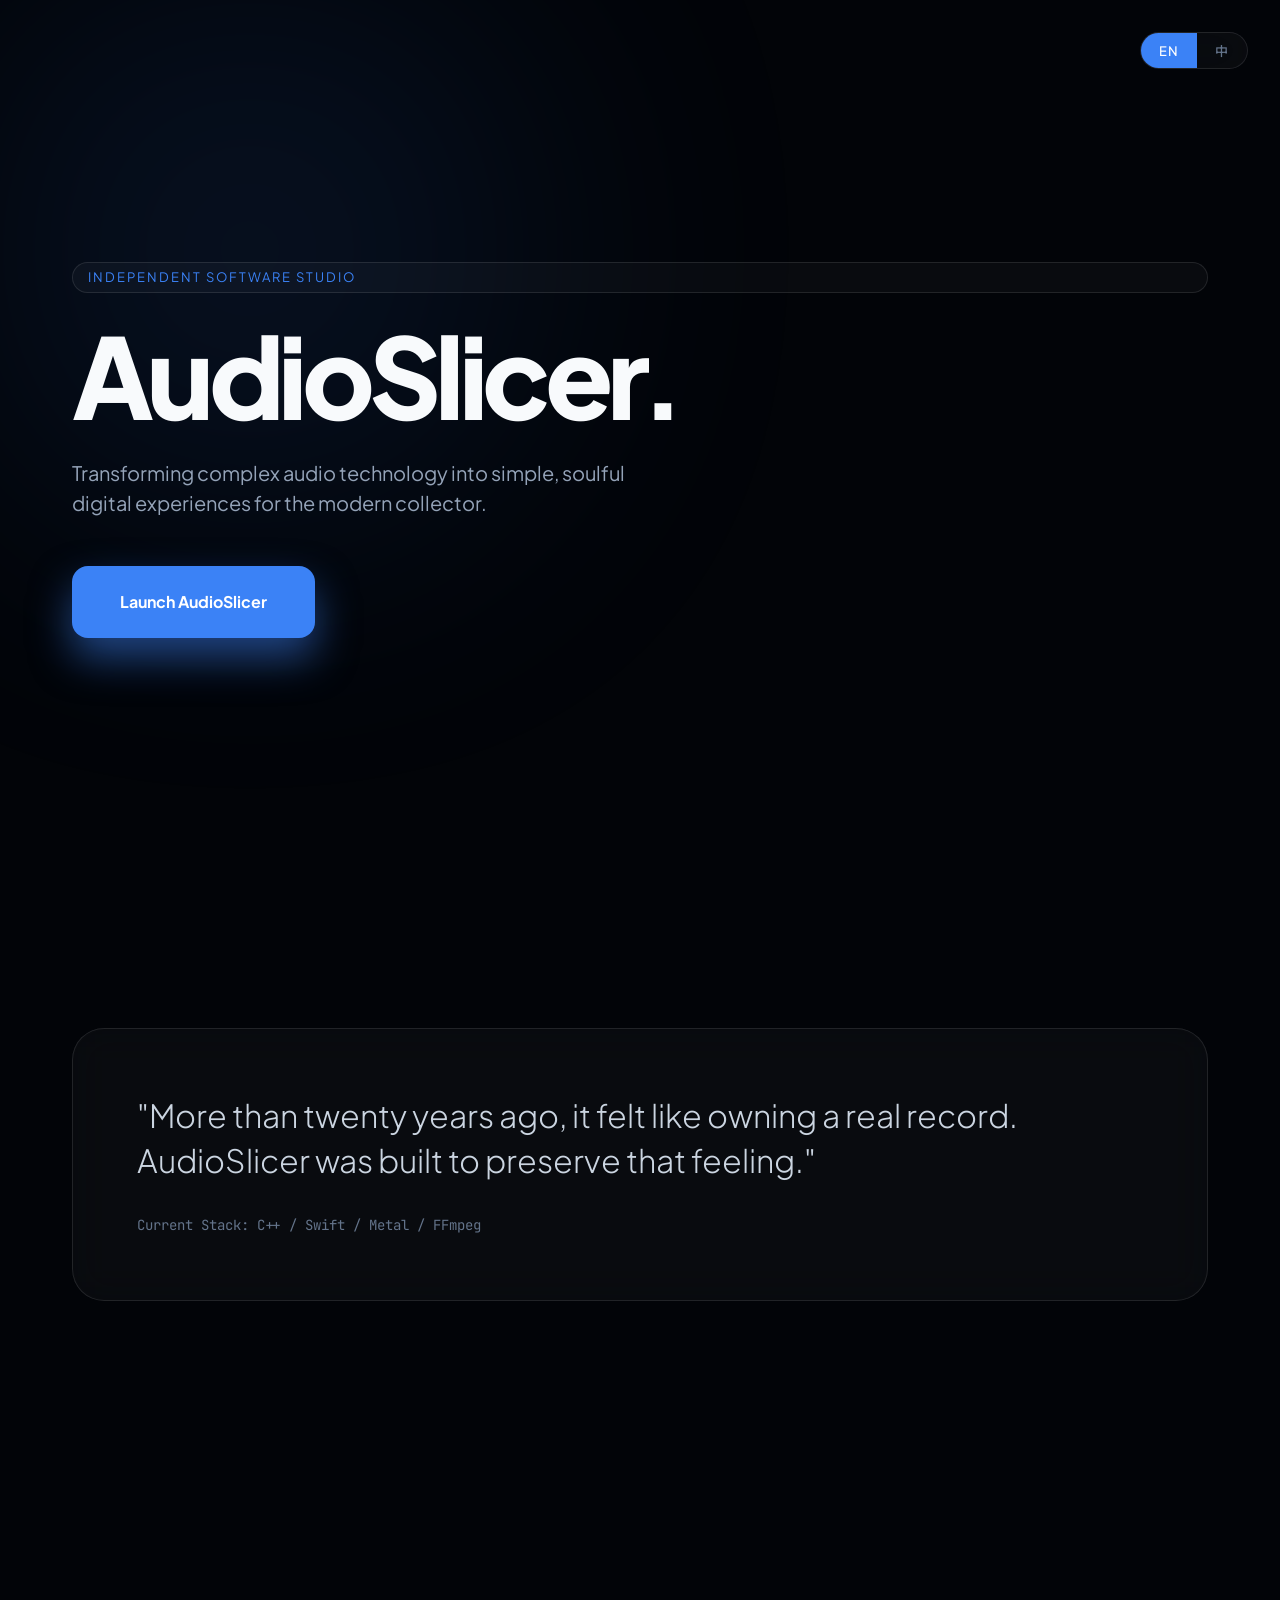
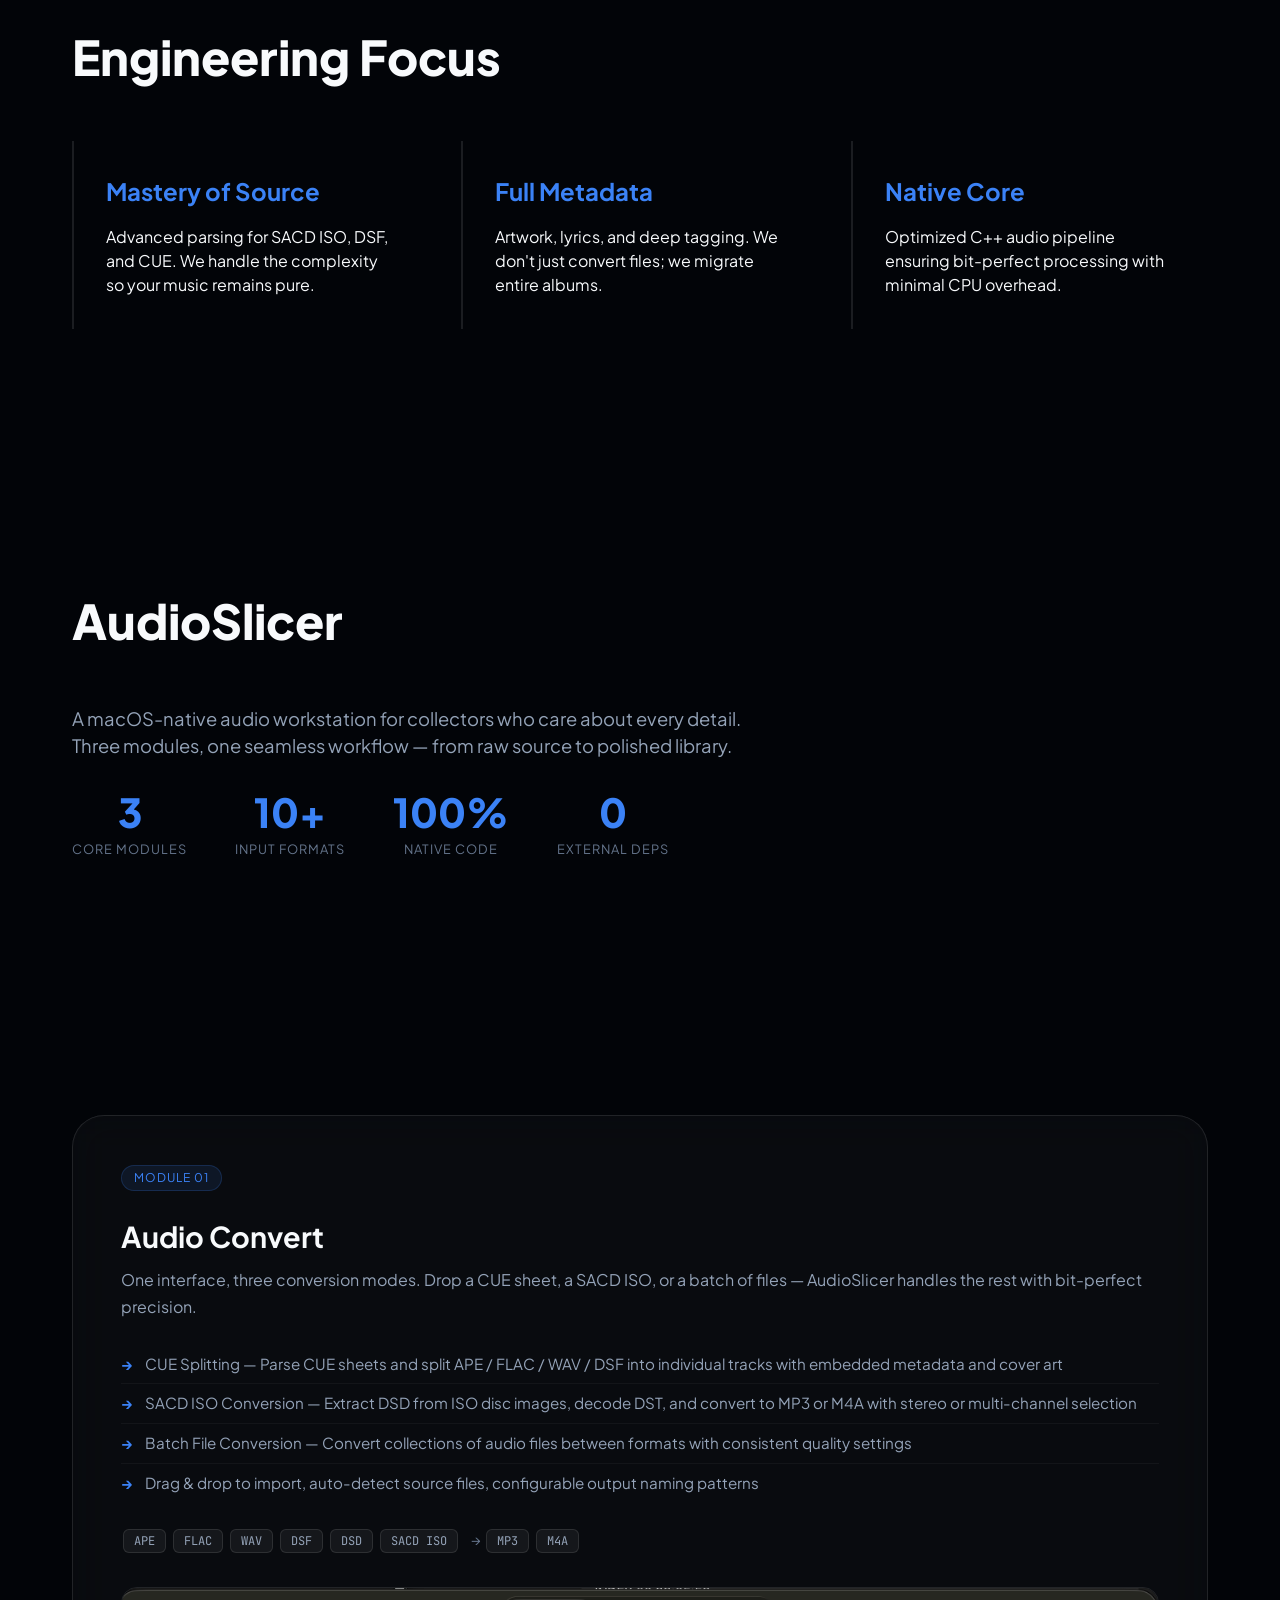
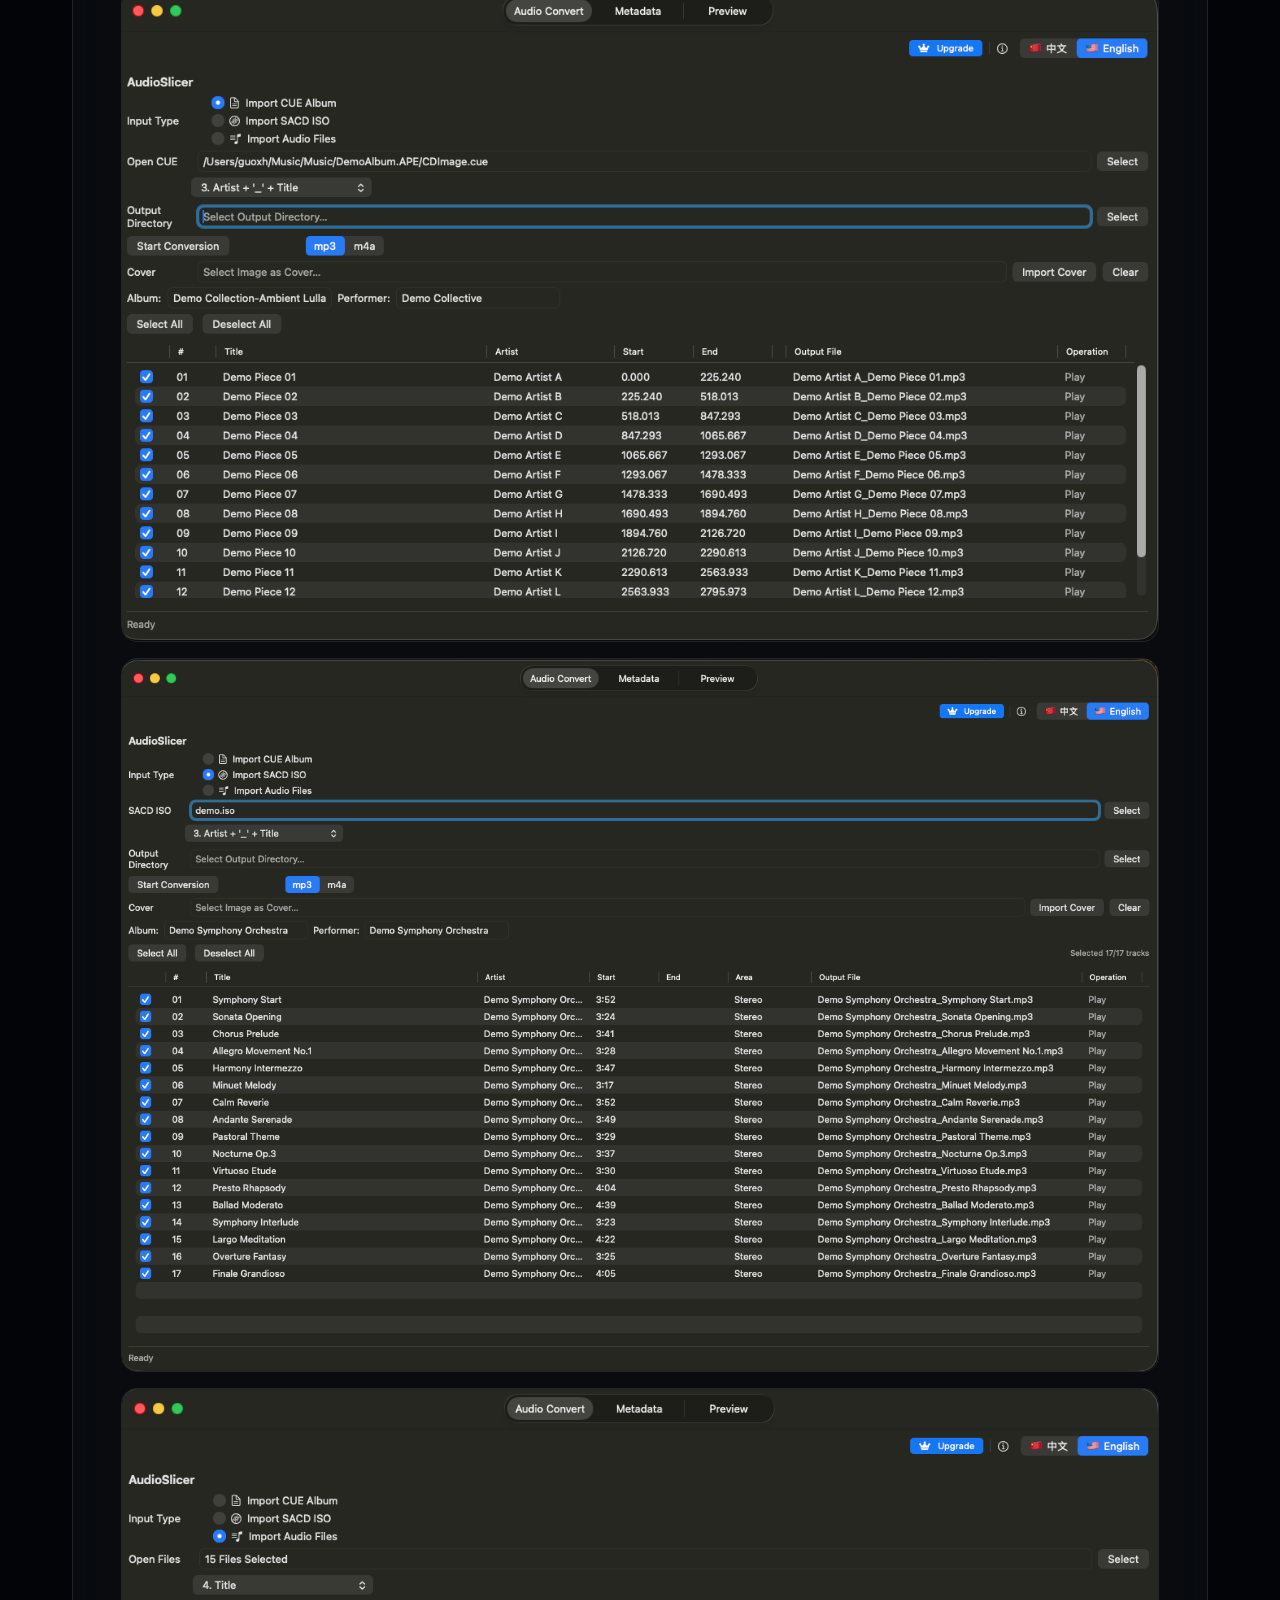
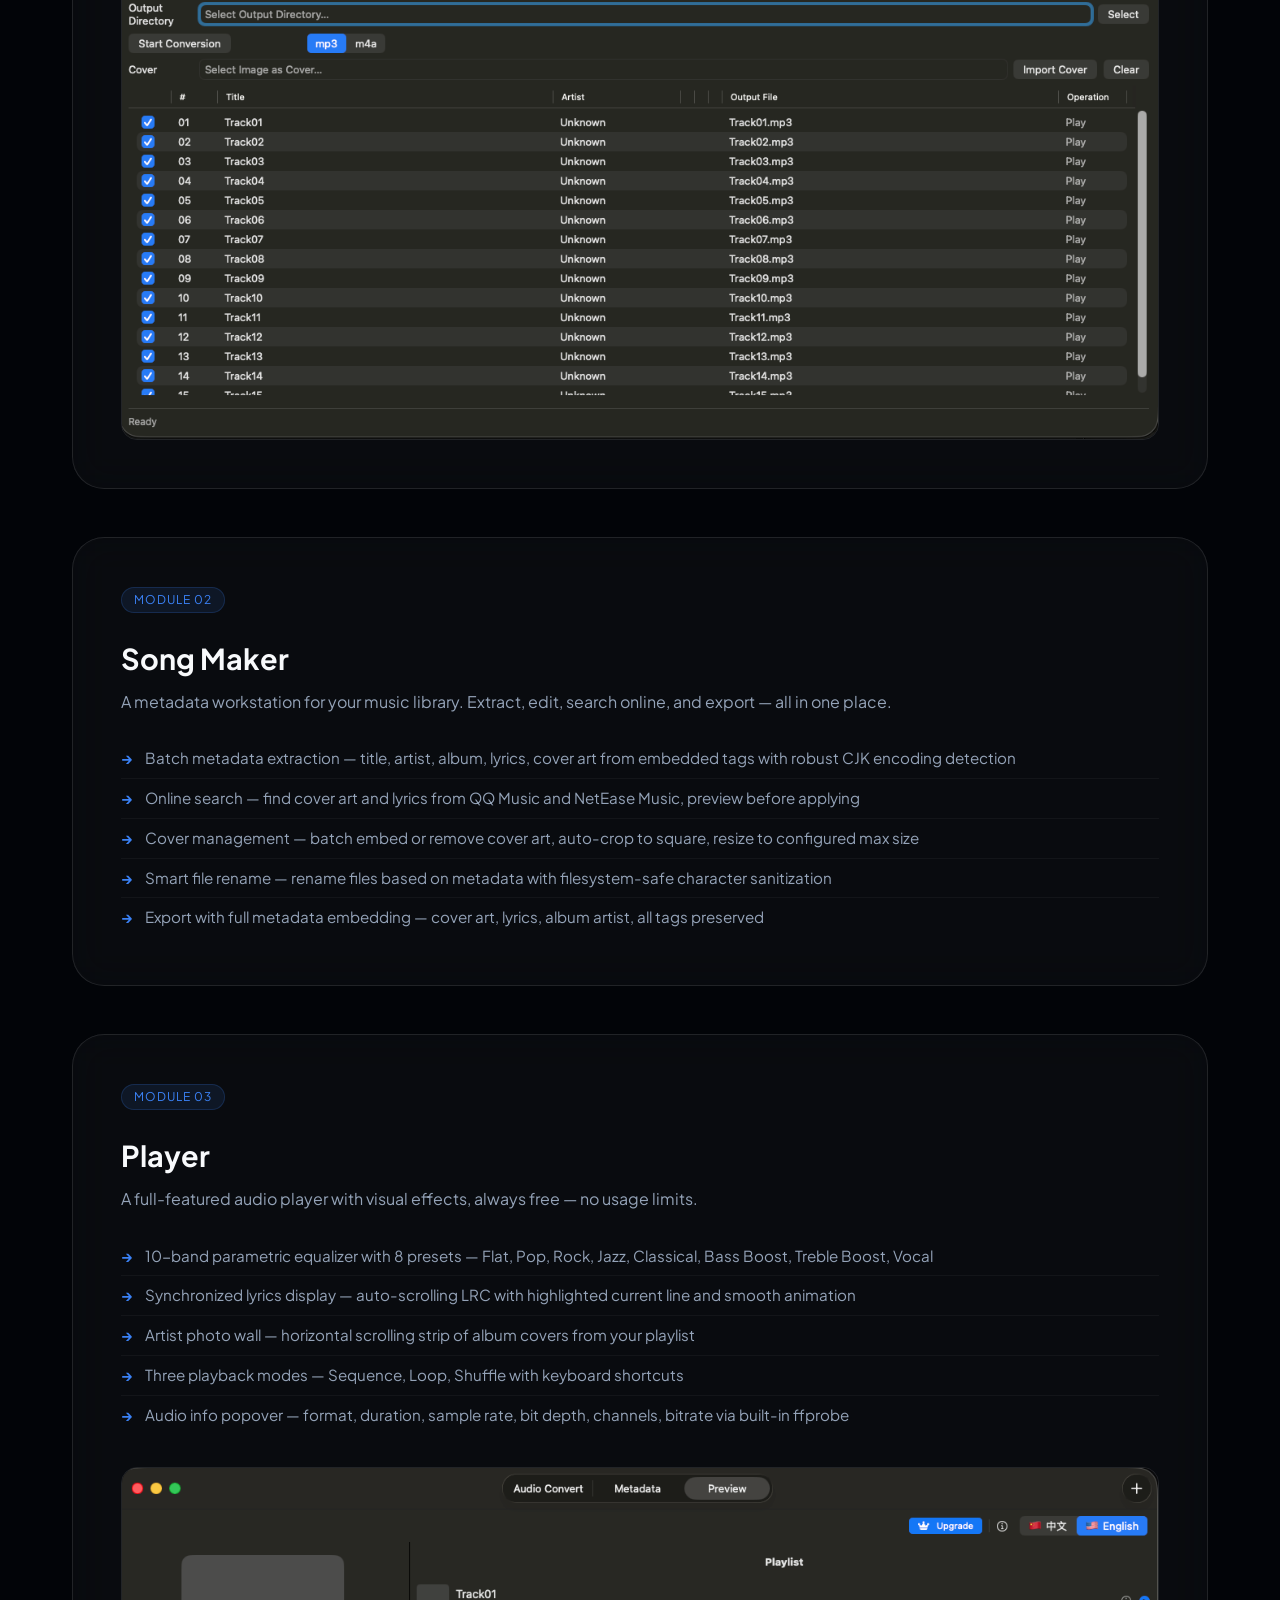
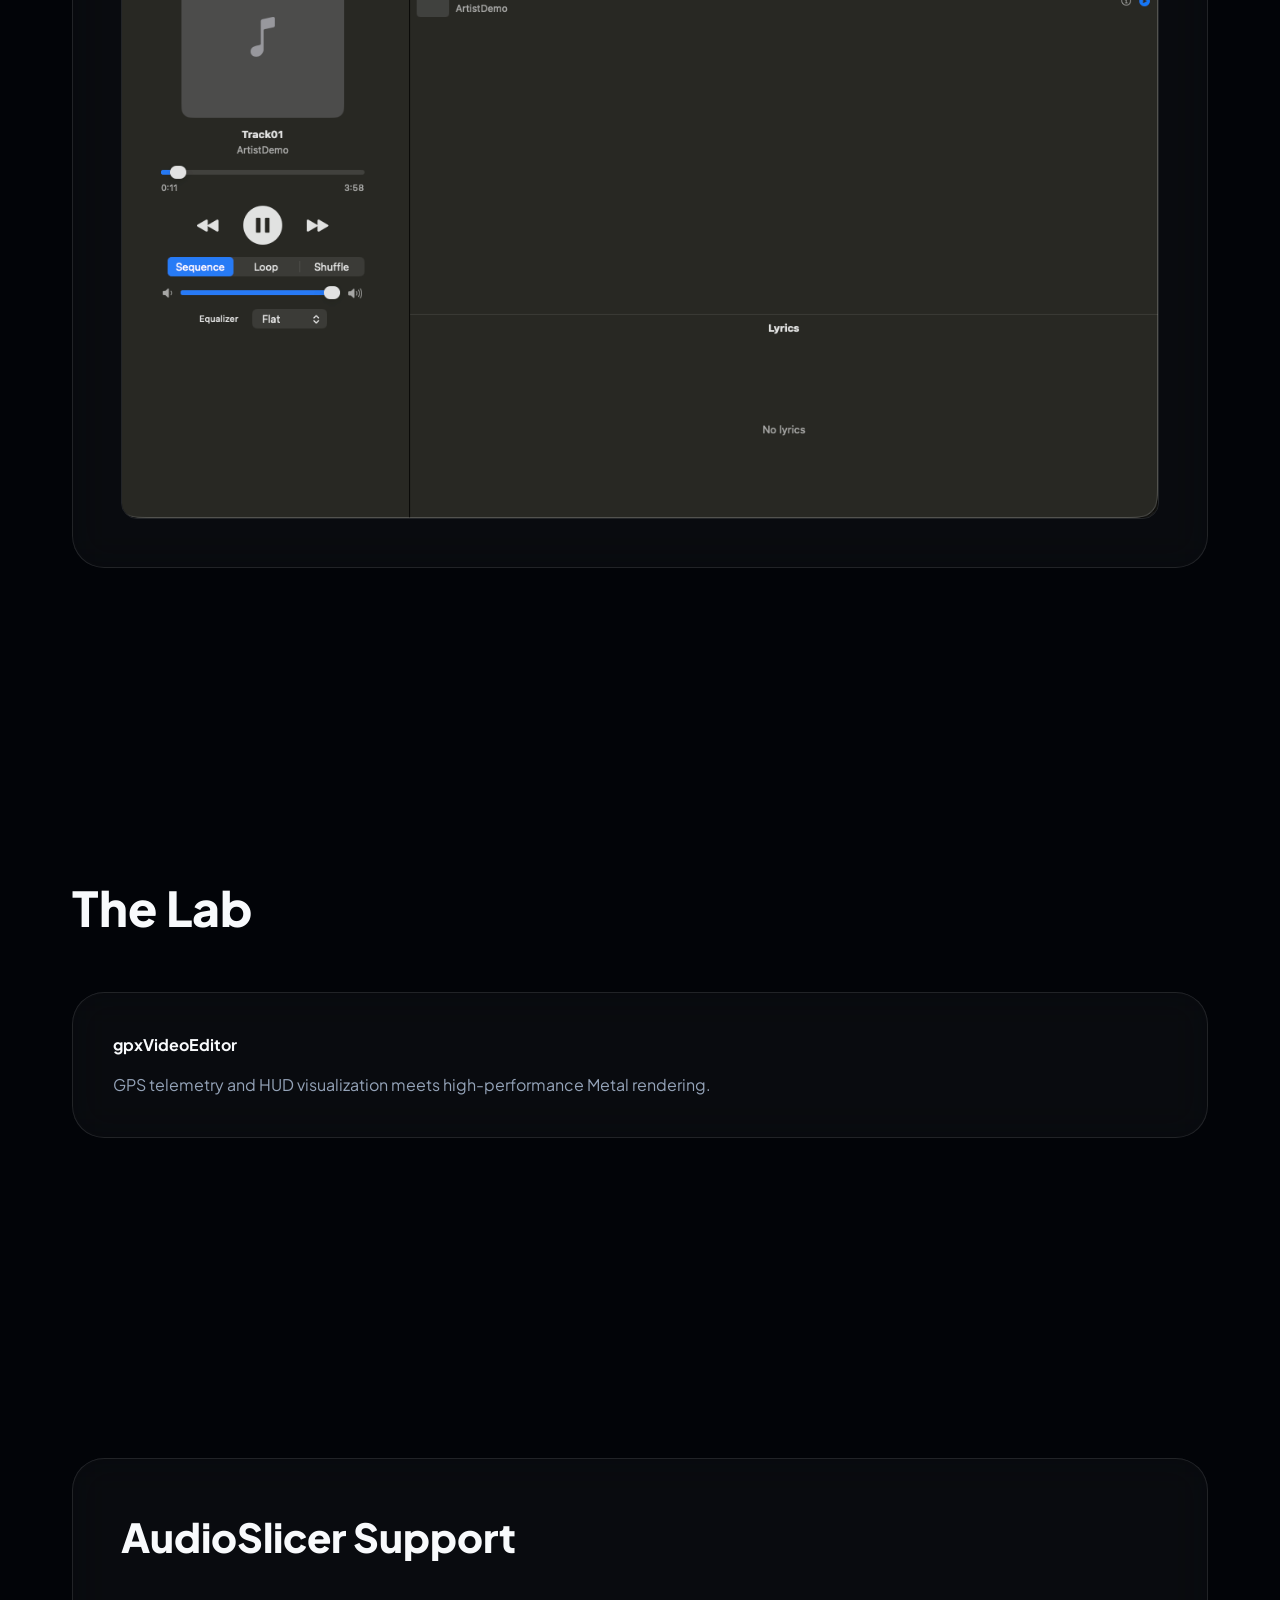
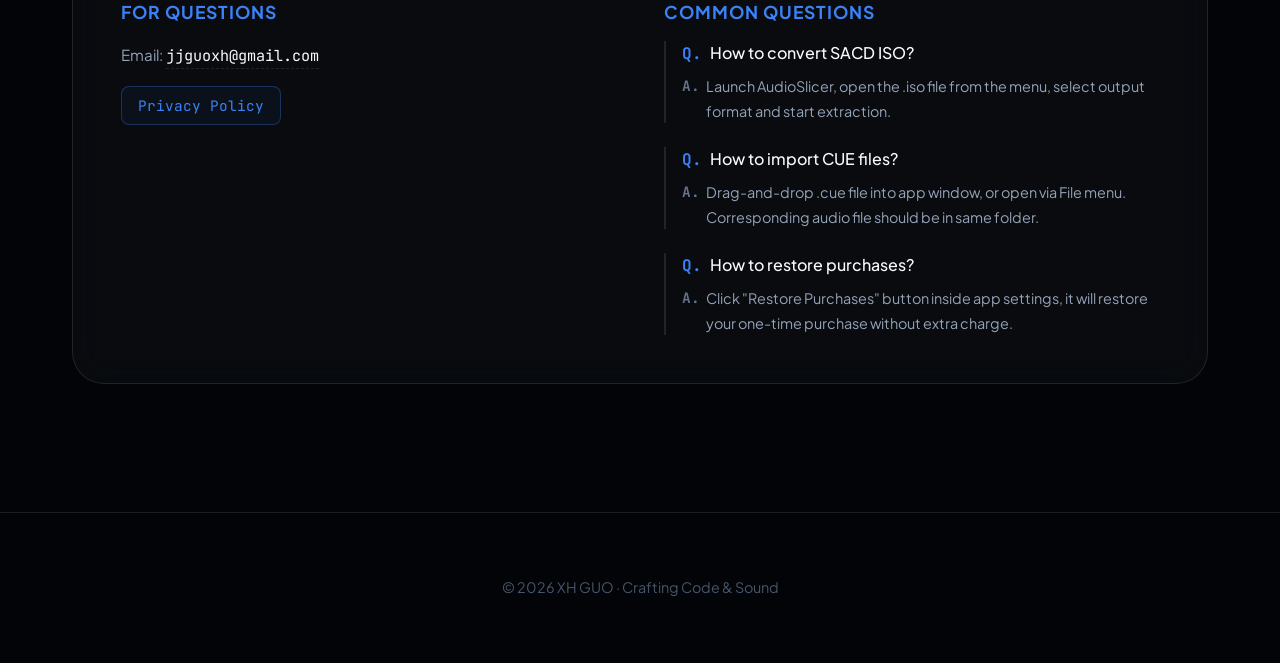
==== index.html @ b9dd560b "first commit" ====
<!DOCTYPE html>
<html lang="en">
<head>
    <meta charset="UTF-8">
    <meta name="viewport" content="width=device-width, initial-scale=1.0">
    <title>Audio Engineering</title>
    <link href="https://fonts.googleapis.com/css2?family=Plus+Jakarta+Sans:wght@300;500;800&family=JetBrains+Mono&family=Noto+Sans+SC:wght@300;500;800&display=swap" rel="stylesheet">
    <style>
        :root {
            --bg: #020408;
            --accent: #3b82f6;
            --accent-glow: rgba(59, 130, 246, 0.5);
            --text: #f8fafc;
            --glass: rgba(255, 255, 255, 0.03);
            --border: rgba(255, 255, 255, 0.1);
        }

        * { margin: 0; padding: 0; box-sizing: border-box; }
        body {
            background: var(--bg);
            color: var(--text);
            font-family: 'Plus Jakarta Sans', 'Noto Sans SC', sans-serif;
            overflow-x: hidden;
            line-height: 1.5;
        }

        /* Language Switcher */
        .lang-switch {
            position: fixed;
            top: 2rem;
            right: 2rem;
            z-index: 100;
            display: flex;
            gap: 0;
            background: var(--glass);
            backdrop-filter: blur(20px);
            border: 1px solid var(--border);
            border-radius: 100px;
            overflow: hidden;
        }
        .lang-btn {
            padding: 8px 18px;
            background: transparent;
            color: #64748b;
            border: none;
            cursor: pointer;
            font-family: 'Plus Jakarta Sans', 'Noto Sans SC', sans-serif;
            font-size: 13px;
            font-weight: 500;
            letter-spacing: 1px;
            transition: 0.3s;
        }
        .lang-btn:hover { color: var(--text); }
        .lang-btn.active {
            background: var(--accent);
            color: white;
        }

        /* 动态背景光晕 */
        .blob {
            position: fixed;
            width: 500px;
            height: 500px;
            background: var(--accent);
            filter: blur(150px);
            border-radius: 50%;
            z-index: -1;
            opacity: 0.15;
            animation: move 20s infinite alternate;
        }

        @keyframes move {
            from { transform: translate(-10%, -10%); }
            to { transform: translate(100%, 50%); }
        }

        .container { max-width: 1200px; margin: 0 auto; padding: 0 2rem; }

        /* Hero Section */
        header { min-height: 100vh; display: flex; flex-direction: column; justify-content: center; position: relative; }
        
        .badge {
            display: inline-block;
            padding: 5px 15px;
            background: var(--glass);
            border: 1px solid var(--border);
            border-radius: 100px;
            font-size: 13px;
            letter-spacing: 2px;
            color: var(--accent);
            margin-bottom: 2rem;
            text-transform: uppercase;
        }

        h1 {
            font-size: clamp(3rem, 10vw, 7rem);
            line-height: 0.9;
            font-weight: 800;
            margin-bottom: 2rem;
            letter-spacing: -0.05em;
        }

        h1 span {
            display: block;
            background: linear-gradient(90deg, #fff, var(--accent));
            -webkit-background-clip: text;
            -webkit-text-fill-color: transparent;
        }

        .hero-p { font-size: 1.25rem; color: #94a3b8; max-width: 600px; margin-bottom: 3rem; }

        /* AudioSlicer Detail Card */
        .glass-card {
            background: var(--glass);
            backdrop-filter: blur(20px);
            border: 1px solid var(--border);
            border-radius: 32px;
            padding: 4rem;
            margin-bottom: 4rem;
        }

        .grid { display: grid; grid-template-columns: repeat(auto-fit, minmax(300px, 1fr)); gap: 2rem; }

        .feature-item { padding: 2rem; border-left: 2px solid var(--border); transition: 0.3s; }
        .feature-item:hover { border-left-color: var(--accent); background: rgba(255,255,255,0.02); }
        .feature-item h4 { font-size: 1.5rem; margin-bottom: 1rem; color: var(--accent); }

        .quote-vibe {
            font-size: 2rem;
            font-weight: 300;
            line-height: 1.4;
            color: #cbd5e1;
            margin-bottom: 2rem;
        }

        /* Tech Tags */
        .mono { font-family: 'JetBrains Mono', monospace; font-size: 14px; color: #64748b; }

        .btn-primary {
            display: inline-block;
            padding: 1.5rem 3rem;
            background: var(--accent);
            color: white;
            text-decoration: none;
            border-radius: 16px;
            font-weight: bold;
            box-shadow: 0 20px 40px var(--accent-glow);
            transition: 0.3s;
        }
        .btn-primary:hover { transform: translateY(-5px); box-shadow: 0 30px 60px var(--accent-glow); }

        section { padding: 8rem 0; }
        h3 { font-size: 3rem; margin-bottom: 3rem; font-weight: 800; }

        footer { padding: 4rem; text-align: center; border-top: 1px solid var(--border); color: #475569; font-size: 0.9rem; }

        .screenshot-images {
            width: 100%;
            margin-top: 2rem;
            display: flex;
            flex-direction: column;
            gap: 1rem;
        }
        .screenshot-img {
            width: 100%;
            border-radius: 16px;
            border: 1px solid var(--border);
            transition: 0.3s;
        }
        .screenshot-img:hover {
            border-color: var(--accent);
            box-shadow: 0 0 20px var(--accent-glow);
        }

        .feature-card {
            background: var(--glass);
            backdrop-filter: blur(20px);
            border: 1px solid var(--border);
            border-radius: 32px;
            padding: 3rem;
            margin-bottom: 3rem;
            transition: 0.3s;
        }
        .feature-card:hover { border-color: rgba(59, 130, 246, 0.3); }
        .feature-card h4 {
            font-size: 1.8rem;
            margin-bottom: 0.5rem;
            color: var(--text);
        }
        .feature-card .feature-tag {
            display: inline-block;
            padding: 3px 12px;
            background: rgba(59, 130, 246, 0.1);
            border: 1px solid rgba(59, 130, 246, 0.2);
            border-radius: 100px;
            font-size: 12px;
            color: var(--accent);
            margin-bottom: 1.5rem;
            letter-spacing: 1px;
            text-transform: uppercase;
        }
        .feature-card p { color: #94a3b8; line-height: 1.7; }
        .feature-card ul {
            list-style: none;
            margin-top: 1.5rem;
        }
        .feature-card ul li {
            padding: 0.5rem 0;
            color: #94a3b8;
            border-bottom: 1px solid rgba(255,255,255,0.04);
            font-size: 0.95rem;
        }
        .feature-card ul li::before {
            content: "→";
            color: var(--accent);
            margin-right: 0.75rem;
            font-weight: bold;
        }
        .feature-card ul li:last-child { border-bottom: none; }

        .format-tag {
            display: inline-block;
            padding: 2px 10px;
            background: rgba(255,255,255,0.05);
            border: 1px solid var(--border);
            border-radius: 6px;
            font-family: 'JetBrains Mono', monospace;
            font-size: 12px;
            color: #94a3b8;
            margin: 2px;
        }

        .stats-row {
            display: flex;
            gap: 3rem;
            margin-top: 2rem;
            flex-wrap: wrap;
        }
        .stat-item { text-align: center; }
        .stat-item .stat-num {
            font-size: 2.5rem;
            font-weight: 800;
            color: var(--accent);
            line-height: 1;
        }
        .stat-item .stat-label {
            font-size: 0.8rem;
            color: #64748b;
            text-transform: uppercase;
            letter-spacing: 1px;
            margin-top: 0.5rem;
        }

        /* Support Section */
        .support-card {
            background: var(--glass);
            backdrop-filter: blur(20px);
            border: 1px solid var(--border);
            border-radius: 32px;
            padding: 3rem;
        }
        .support-card h3 { font-size: 2.5rem; margin-bottom: 2rem; font-weight: 800; }
        .support-grid {
            display: grid;
            grid-template-columns: 1fr 1fr;
            gap: 3rem;
        }
        .support-block h4 {
            font-size: 1.1rem;
            color: var(--accent);
            margin-bottom: 1rem;
            letter-spacing: 1px;
            text-transform: uppercase;
        }
        .support-block p, .support-block li {
            color: #94a3b8;
            line-height: 1.8;
            font-size: 0.95rem;
        }
        .support-block .email-link {
            color: var(--text);
            text-decoration: none;
            font-family: 'JetBrains Mono', monospace;
            border-bottom: 1px dashed var(--border);
            padding-bottom: 2px;
            transition: 0.3s;
        }
        .support-block .email-link:hover { color: var(--accent); border-bottom-color: var(--accent); }
        .support-block ul { list-style: none; }
        .support-block ul li { padding: 0.3rem 0; }
        .support-block ul li::before {
            content: "→";
            color: var(--accent);
            margin-right: 0.75rem;
            font-weight: bold;
        }
        .support-block .privacy-link {
            display: inline-block;
            margin-top: 1rem;
            color: var(--accent);
            text-decoration: none;
            font-family: 'JetBrains Mono', monospace;
            font-size: 0.9rem;
            border: 1px solid rgba(59, 130, 246, 0.3);
            padding: 8px 16px;
            border-radius: 8px;
            background: rgba(59, 130, 246, 0.05);
            transition: 0.3s;
        }
        .support-block .privacy-link:hover {
            background: rgba(59, 130, 246, 0.15);
            border-color: var(--accent);
        }
        .faq-list { display: flex; flex-direction: column; gap: 1.5rem; }
        .faq-item { padding-left: 1rem; border-left: 2px solid var(--border); }
        .faq-q {
            color: var(--text);
            font-weight: 500;
            font-size: 1rem;
            margin-bottom: 0.5rem;
            position: relative;
        }
        .faq-q::before {
            content: "Q.";
            color: var(--accent);
            font-weight: bold;
            margin-right: 0.5rem;
            font-family: 'JetBrains Mono', monospace;
        }
        .faq-a {
            color: #94a3b8;
            line-height: 1.7;
            font-size: 0.9rem;
            padding-left: 1.5rem;
            position: relative;
        }
        .faq-a::before {
            content: "A.";
            color: #64748b;
            font-weight: bold;
            margin-right: 0.5rem;
            font-family: 'JetBrains Mono', monospace;
            position: absolute;
            left: 0;
        }

        @media (max-width: 768px) {
            h1 { font-size: 4rem; }
            .glass-card { padding: 2rem; }
            .feature-card { padding: 2rem; }
            .stats-row { gap: 1.5rem; }
            .lang-switch { top: 1rem; right: 1rem; }
            .support-card { padding: 2rem; }
            .support-grid { grid-template-columns: 1fr; gap: 2rem; }
        }
    </style>
</head>
<body>

<div class="blob"></div>

<!-- Language Switcher -->
<div class="lang-switch">
    <button class="lang-btn active" onclick="setLang('en')">EN</button>
    <button class="lang-btn" onclick="setLang('zh')">中</button>
</div>

<div class="container">
    <header>
        <div class="badge" data-i18n="badge"></div>
        <h1>AudioSlicer.</h1>
        <p class="hero-p" data-i18n="hero_desc"></p>
        <div>
            <a href="#" class="btn-primary" data-i18n="btn_launch"></a>
        </div>
    </header>

    <section>
        <div class="glass-card">
            <p class="quote-vibe" data-i18n="quote"></p>
            <div class="mono">Current Stack: C++ / Swift / Metal / FFmpeg</div>
        </div>
    </section>

    <section>
        <h3 data-i18n="engineering_title"></h3>
        <div class="grid">
            <div class="feature-item">
                <h4 data-i18n="eng_source_title"></h4>
                <p data-i18n="eng_source_desc"></p>
            </div>
            <div class="feature-item">
                <h4 data-i18n="eng_meta_title"></h4>
                <p data-i18n="eng_meta_desc"></p>
            </div>
            <div class="feature-item">
                <h4 data-i18n="eng_native_title"></h4>
                <p data-i18n="eng_native_desc"></p>
            </div>
        </div>
    </section>

    <!-- AudioSlicer Feature Showcase -->
    <section>
        <h3>AudioSlicer</h3>
        <p style="color: #94a3b8; font-size: 1.15rem; max-width: 700px; margin-bottom: 2rem;" data-i18n="as_intro"></p>
        <div class="stats-row">
            <div class="stat-item">
                <div class="stat-num">3</div>
                <div class="stat-label" data-i18n="stat_modules"></div>
            </div>
            <div class="stat-item">
                <div class="stat-num">10+</div>
                <div class="stat-label" data-i18n="stat_formats"></div>
            </div>
            <div class="stat-item">
                <div class="stat-num">100%</div>
                <div class="stat-label" data-i18n="stat_native"></div>
            </div>
            <div class="stat-item">
                <div class="stat-num">0</div>
                <div class="stat-label" data-i18n="stat_deps"></div>
            </div>
        </div>
    </section>

    <!-- Module 1: Audio Convert -->
    <section>
        <div class="feature-card">
            <span class="feature-tag" data-i18n="mod01_tag"></span>
            <h4 data-i18n="mod01_title"></h4>
            <p data-i18n="mod01_desc"></p>
            <ul>
                <li data-i18n="mod01_li1"></li>
                <li data-i18n="mod01_li2"></li>
                <li data-i18n="mod01_li3"></li>
                <li data-i18n="mod01_li4"></li>
            </ul>
            <div style="margin-top: 1.5rem;">
                <span class="format-tag">APE</span>
                <span class="format-tag">FLAC</span>
                <span class="format-tag">WAV</span>
                <span class="format-tag">DSF</span>
                <span class="format-tag">DSD</span>
                <span class="format-tag">SACD ISO</span>
                <span style="color: #64748b; font-size: 0.85rem; margin-left: 0.5rem;">→</span>
                <span class="format-tag">MP3</span>
                <span class="format-tag">M4A</span>
            </div>
            <div class="screenshot-images">
                <img src="./img/opencue.png" alt="Open CUE" class="screenshot-img">
                <img src="./img/opensacd.png" alt="Open SACD" class="screenshot-img">
                <img src="./img/dsf.png" alt="Open dsf" class="screenshot-img">
            </div>
        </div>

        <div class="feature-card">
            <span class="feature-tag" data-i18n="mod02_tag"></span>
            <h4 data-i18n="mod02_title"></h4>
            <p data-i18n="mod02_desc"></p>
            <ul>
                <li data-i18n="mod02_li1"></li>
                <li data-i18n="mod02_li2"></li>
                <li data-i18n="mod02_li3"></li>
                <li data-i18n="mod02_li4"></li>
                <li data-i18n="mod02_li5"></li>
            </ul>
        </div>

        <div class="feature-card">
            <span class="feature-tag" data-i18n="mod03_tag"></span>
            <h4 data-i18n="mod03_title"></h4>
            <p data-i18n="mod03_desc"></p>
            <ul>
                <li data-i18n="mod03_li1"></li>
                <li data-i18n="mod03_li2"></li>
                <li data-i18n="mod03_li3"></li>
                <li data-i18n="mod03_li4"></li>
                <li data-i18n="mod03_li5"></li>
            </ul>
            <div class="screenshot-images">
                <img src="./img/preview.png" alt="Preview" class="screenshot-img">
            </div>
        </div>
    </section>

    <section>
        <h3 data-i18n="lab_title"></h3>
        <div class="grid">
            <div class="glass-card" style="padding: 2.5rem;">
                <h4><a href="https://gpx-video-editor-home.vercel.app/" target="_blank" style="color: var(--text); text-decoration: none; transition: 0.3s;" onmouseover="this.style.color='var(--accent)'" onmouseout="this.style.color='var(--text)'">gpxVideoEditor</a></h4>
                <p style="color: #94a3b8; margin-top: 1rem;" data-i18n="lab_gpx_desc"></p>
            </div>
        </div>
    </section>

    <!-- AudioSlicer Support -->
    <section>
        <div class="support-card">
            <h3 data-i18n="support_title"></h3>
            <div class="support-grid">
                <div class="support-block">
                    <h4 data-i18n="support_contact_title"></h4>
                    <p>
                        <span data-i18n="support_email_label"></span>
                        <a href="mailto:jjguoxh@gmail.com" class="email-link">jjguoxh@gmail.com</a>
                    </p>
                    <a href="https://audioslicer.jjguoxh.workers.dev/privacy.html" target="_blank" class="privacy-link" data-i18n="support_privacy"></a>
                </div>
                <div class="support-block">
                    <h4 data-i18n="support_faq_title"></h4>
                    <div class="faq-list">
                        <div class="faq-item">
                            <div class="faq-q" data-i18n="support_faq_q1"></div>
                            <div class="faq-a" data-i18n="support_faq_a1"></div>
                        </div>
                        <div class="faq-item">
                            <div class="faq-q" data-i18n="support_faq_q2"></div>
                            <div class="faq-a" data-i18n="support_faq_a2"></div>
                        </div>
                        <div class="faq-item">
                            <div class="faq-q" data-i18n="support_faq_q3"></div>
                            <div class="faq-a" data-i18n="support_faq_a3"></div>
                        </div>
                    </div>
                </div>
            </div>
        </div>
    </section>
</div>

<footer data-i18n="footer"></footer>

<script>
const i18n = {
    en: {
        badge: "Independent Software Studio",
        hero_desc: "Transforming complex audio technology into simple, soulful digital experiences for the modern collector.",
        btn_launch: "Launch AudioSlicer",
        quote: "\"More than twenty years ago, it felt like owning a real record. AudioSlicer was built to preserve that feeling.\"",
        engineering_title: "Engineering Focus",
        eng_source_title: "Mastery of Source",
        eng_source_desc: "Advanced parsing for SACD ISO, DSF, and CUE. We handle the complexity so your music remains pure.",
        eng_meta_title: "Full Metadata",
        eng_meta_desc: "Artwork, lyrics, and deep tagging. We don't just convert files; we migrate entire albums.",
        eng_native_title: "Native Core",
        eng_native_desc: "Optimized C++ audio pipeline ensuring bit-perfect processing with minimal CPU overhead.",
        as_intro: "A macOS-native audio workstation for collectors who care about every detail. Three modules, one seamless workflow — from raw source to polished library.",
        stat_modules: "Core Modules",
        stat_formats: "Input Formats",
        stat_native: "Native Code",
        stat_deps: "External Deps",
        mod01_tag: "Module 01",
        mod01_title: "Audio Convert",
        mod01_desc: "One interface, three conversion modes. Drop a CUE sheet, a SACD ISO, or a batch of files — AudioSlicer handles the rest with bit-perfect precision.",
        mod01_li1: "CUE Splitting — Parse CUE sheets and split APE / FLAC / WAV / DSF into individual tracks with embedded metadata and cover art",
        mod01_li2: "SACD ISO Conversion — Extract DSD from ISO disc images, decode DST, and convert to MP3 or M4A with stereo or multi-channel selection",
        mod01_li3: "Batch File Conversion — Convert collections of audio files between formats with consistent quality settings",
        mod01_li4: "Drag & drop to import, auto-detect source files, configurable output naming patterns",
        mod01_ss: "Screenshot: Audio Convert — CUE Splitting",
        mod02_tag: "Module 02",
        mod02_title: "Song Maker",
        mod02_desc: "A metadata workstation for your music library. Extract, edit, search online, and export — all in one place.",
        mod02_li1: "Batch metadata extraction — title, artist, album, lyrics, cover art from embedded tags with robust CJK encoding detection",
        mod02_li2: "Online search — find cover art and lyrics from QQ Music and NetEase Music, preview before applying",
        mod02_li3: "Cover management — batch embed or remove cover art, auto-crop to square, resize to configured max size",
        mod02_li4: "Smart file rename — rename files based on metadata with filesystem-safe character sanitization",
        mod02_li5: "Export with full metadata embedding — cover art, lyrics, album artist, all tags preserved",
        mod03_tag: "Module 03",
        mod03_title: "Player",
        mod03_desc: "A full-featured audio player with visual effects, always free — no usage limits.",
        mod03_li1: "10-band parametric equalizer with 8 presets — Flat, Pop, Rock, Jazz, Classical, Bass Boost, Treble Boost, Vocal",
        mod03_li2: "Synchronized lyrics display — auto-scrolling LRC with highlighted current line and smooth animation",
        mod03_li3: "Artist photo wall — horizontal scrolling strip of album covers from your playlist",
        mod03_li4: "Three playback modes — Sequence, Loop, Shuffle with keyboard shortcuts",
        mod03_li5: "Audio info popover — format, duration, sample rate, bit depth, channels, bitrate via built-in ffprobe",
        mod03_ss: "Screenshot: Player — EQ & Lyrics",
        lab_title: "The Lab",
        lab_gpx_desc: "GPS telemetry and HUD visualization meets high-performance Metal rendering.",
        support_title: "AudioSlicer Support",
        support_contact_title: "For Questions",
        support_email_label: "Email: ",
        support_privacy: "Privacy Policy",
        support_faq_title: "Common Questions",
        support_faq_q1: "How to convert SACD ISO?",
        support_faq_a1: "Launch AudioSlicer, open the .iso file from the menu, select output format and start extraction.",
        support_faq_q2: "How to import CUE files?",
        support_faq_a2: "Drag-and-drop .cue file into app window, or open via File menu. Corresponding audio file should be in same folder.",
        support_faq_q3: "How to restore purchases?",
        support_faq_a3: "Click \"Restore Purchases\" button inside app settings, it will restore your one-time purchase without extra charge.",
        footer: "© 2026 XH GUO · Crafting Code & Sound"
    },
    zh: {
        badge: "独立软件工作室",
        hero_desc: "将复杂的音频技术，转化为简洁而有灵魂的数字化体验，为现代音乐收藏家而生。",
        btn_launch: "启动 AudioSlicer",
        quote: "\"二十多年前，拥有一张实体唱片的感觉，AudioSlicer 就是为延续这份感受而生。\"",
        engineering_title: "技术方向",
        eng_source_title: "源文件掌控",
        eng_source_desc: "深度解析 SACD ISO、DSF 和 CUE，我们处理复杂性，让音乐保持纯粹。",
        eng_meta_title: "完整元数据",
        eng_meta_desc: "封面、歌词与深度标签。不只是转换格式，而是迁移整张专辑。",
        eng_native_title: "原生内核",
        eng_native_desc: "优化的 C++ 音频管线，确保比特完美处理，CPU 开销极低。",
        as_intro: "一款为注重每一个细节的收藏家打造的 macOS 原生音频工作站。三大模块，一个无缝工作流 —— 从原始音源到精致曲库。",
        stat_modules: "核心模块",
        stat_formats: "输入格式",
        stat_native: "原生代码",
        stat_deps: "外部依赖",
        mod01_tag: "模块 01",
        mod01_title: "音频转换",
        mod01_desc: "一个界面，三种转换模式。拖入 CUE 文件、SACD ISO 或一批音频文件 —— AudioSlicer 以比特完美精度完成剩余工作。",
        mod01_li1: "CUE 切割 —— 解析 CUE 文件，将 APE / FLAC / WAV / DSF 拆分为独立音轨，嵌入元数据和封面",
        mod01_li2: "SACD ISO 转换 —— 从 ISO 光盘镜像中提取 DSD，解码 DST，转换为 MP3或M4A，支持立体声或多声道选择",
        mod01_li3: "批量格式转换 —— 在多种格式间批量转换音频文件，品质设置一致",
        mod01_li4: "拖拽导入，自动识别源文件，可配置输出命名规则",
        mod01_ss: "截屏：音频转换 — CUE 切割",
        mod02_tag: "模块 02",
        mod02_title: "歌曲工坊",
        mod02_desc: "音乐库的元数据工作站。提取、编辑、在线搜索、导出 —— 一站完成。",
        mod02_li1: "批量元数据提取 —— 标题、艺术家、专辑、歌词、封面，支持健壮的 CJK 编码检测",
        mod02_li2: "在线搜索 —— 从 QQ 音乐和网易云音乐搜索封面与歌词，预览后应用",
        mod02_li3: "封面管理 —— 批量嵌入或移除封面，自动裁剪为正方形，缩放到配置的最大尺寸",
        mod02_li4: "智能重命名 —— 根据元数据重命名文件，自动过滤文件系统非法字符",
        mod02_li5: "完整导出 —— 嵌入封面、歌词、专辑艺术家等所有标签",
        mod03_tag: "模块 03",
        mod03_title: "播放器",
        mod03_desc: "功能完整的音频播放器，带视觉效果，永久免费 —— 无使用限制。",
        mod03_li1: "10 段参数均衡器，8 种预设 —— 平坦、流行、摇滚、爵士、古典、低音增强、高音增强、人声",
        mod03_li2: "同步歌词显示 —— LRC 自动滚动，当前行高亮，流畅动画",
        mod03_li3: "艺人照片墙 —— 播放列表中专辑封面的水平滚动条",
        mod03_li4: "三种播放模式 —— 顺序、循环、随机，支持键盘快捷键",
        mod03_li5: "音频信息弹窗 —— 格式、时长、采样率、位深、声道、比特率，内置 ffprobe 提取",
        mod03_ss: "截屏：播放器 — 均衡器 & 歌词",
        lab_title: "实验室",
        lab_gpx_desc: "GPS 遥测与 HUD 可视化，结合高性能 Metal 渲染。",
        support_title: "AudioSlicer 支持",
        support_contact_title: "有疑问？",
        support_email_label: "邮箱：",
        support_privacy: "隐私政策",
        support_faq_title: "常见问题",
        support_faq_q1: "如何转换 SACD ISO？",
        support_faq_a1: "启动 AudioSlicer，从菜单打开 .iso 文件，选择输出格式并开始提取。",
        support_faq_q2: "如何导入 CUE 文件？",
        support_faq_a2: "将 .cue 文件拖入应用窗口，或通过「文件」菜单打开。对应的音频文件应位于同一文件夹中。",
        support_faq_q3: "如何恢复购买？",
        support_faq_a3: "在应用设置中点击「恢复购买」按钮，将免费恢复您的一次性购买，不会产生额外费用。",
        footer: "© 2026 XH GUO · 代码与声音的匠造"
    }
};

function setLang(lang) {
    document.documentElement.lang = lang;
    document.querySelectorAll('[data-i18n]').forEach(el => {
        const key = el.getAttribute('data-i18n');
        if (i18n[lang] && i18n[lang][key]) {
            el.textContent = i18n[lang][key];
        }
    });
    document.querySelectorAll('.lang-btn').forEach(btn => {
        btn.classList.toggle('active', btn.textContent.trim() === (lang === 'en' ? 'EN' : '中'));
    });
    localStorage.setItem('lang', lang);
}

// Init: restore saved language or default to English
(function() {
    const saved = localStorage.getItem('lang') || 'en';
    setLang(saved);
})();
</script>

</body>
</html>
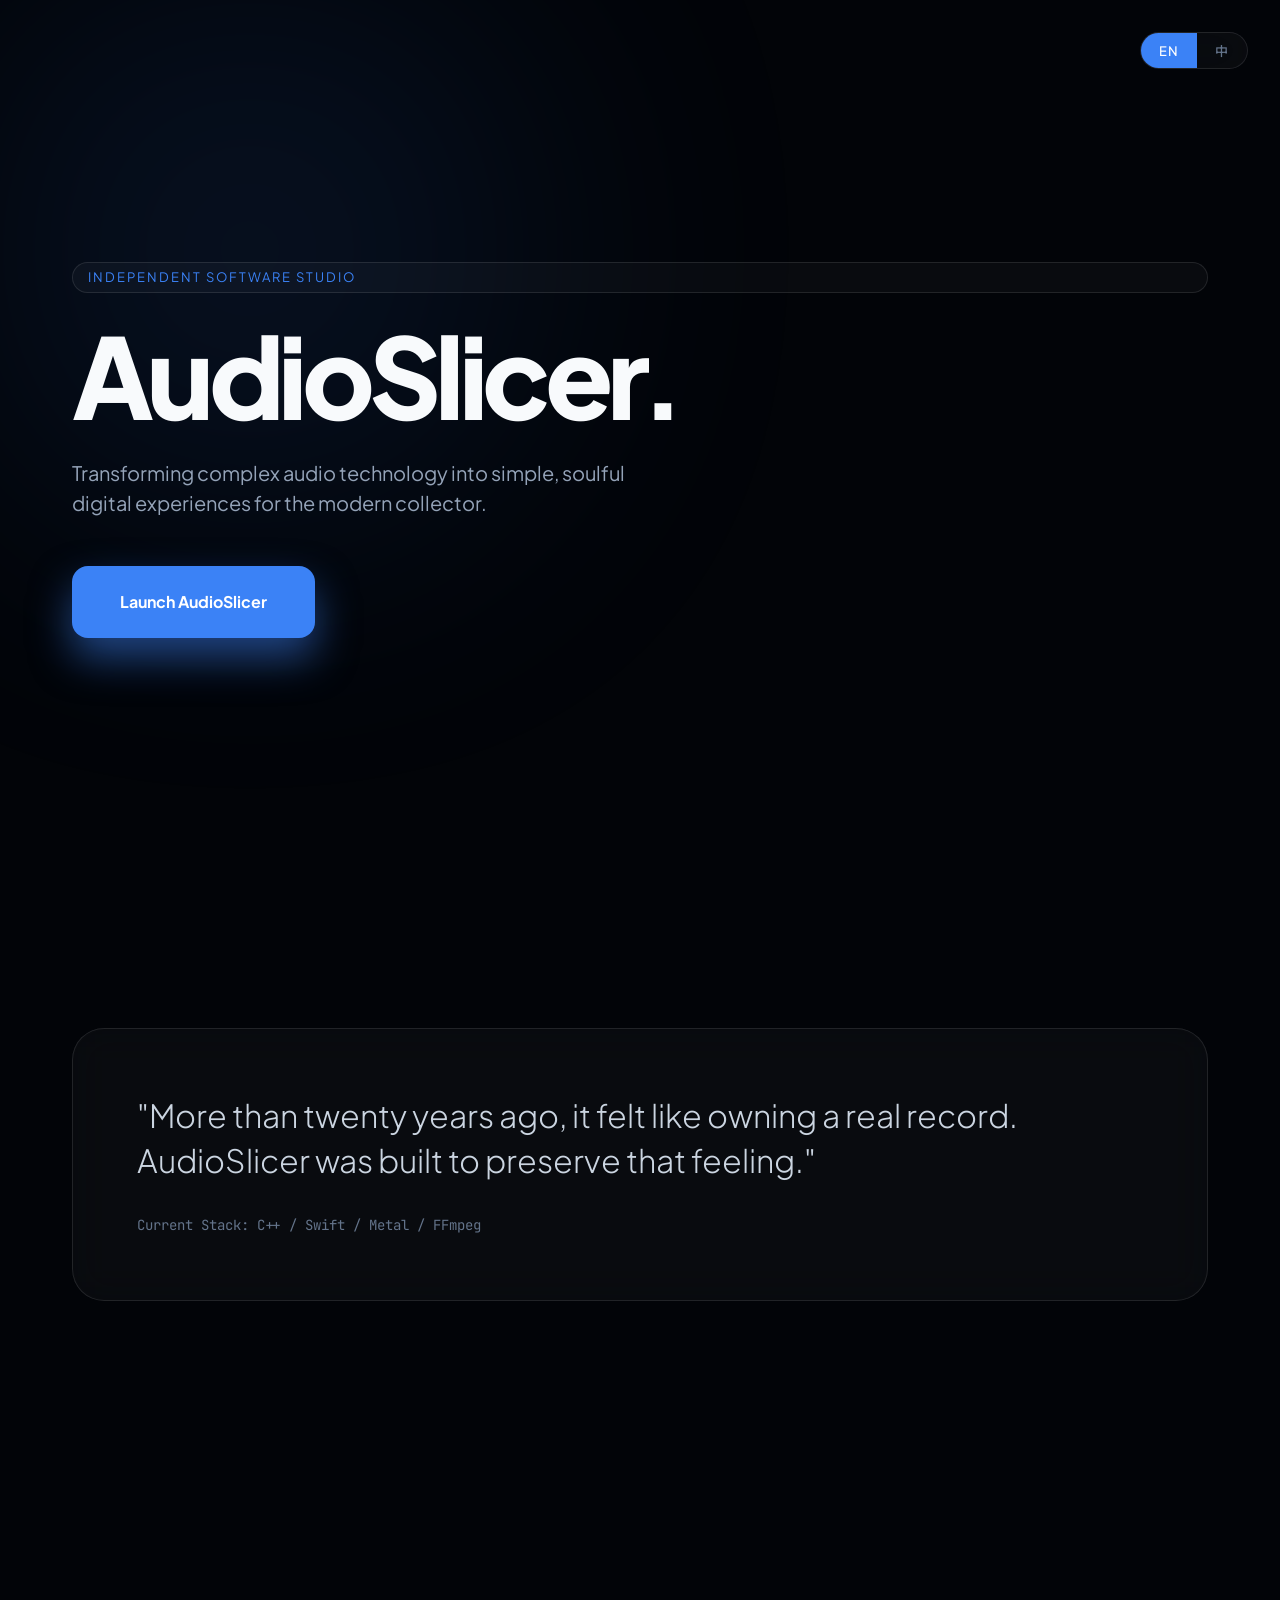
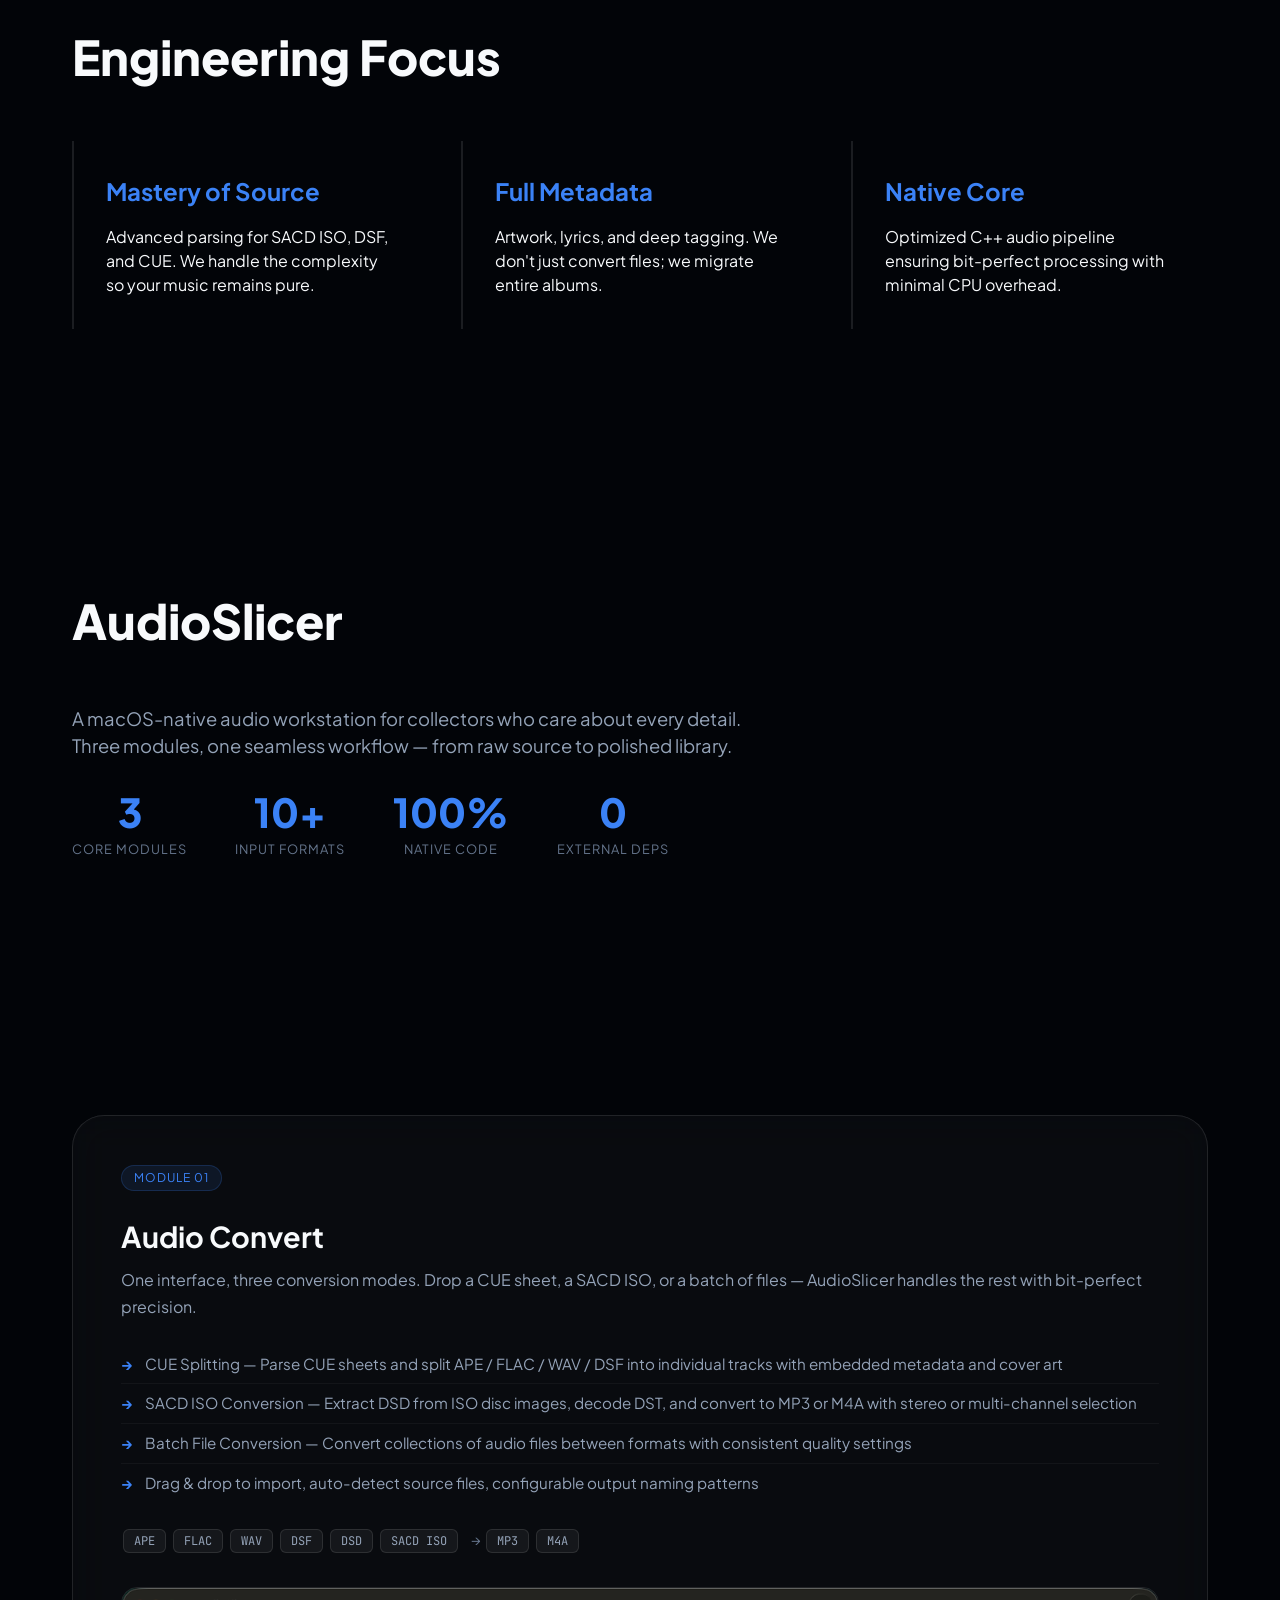
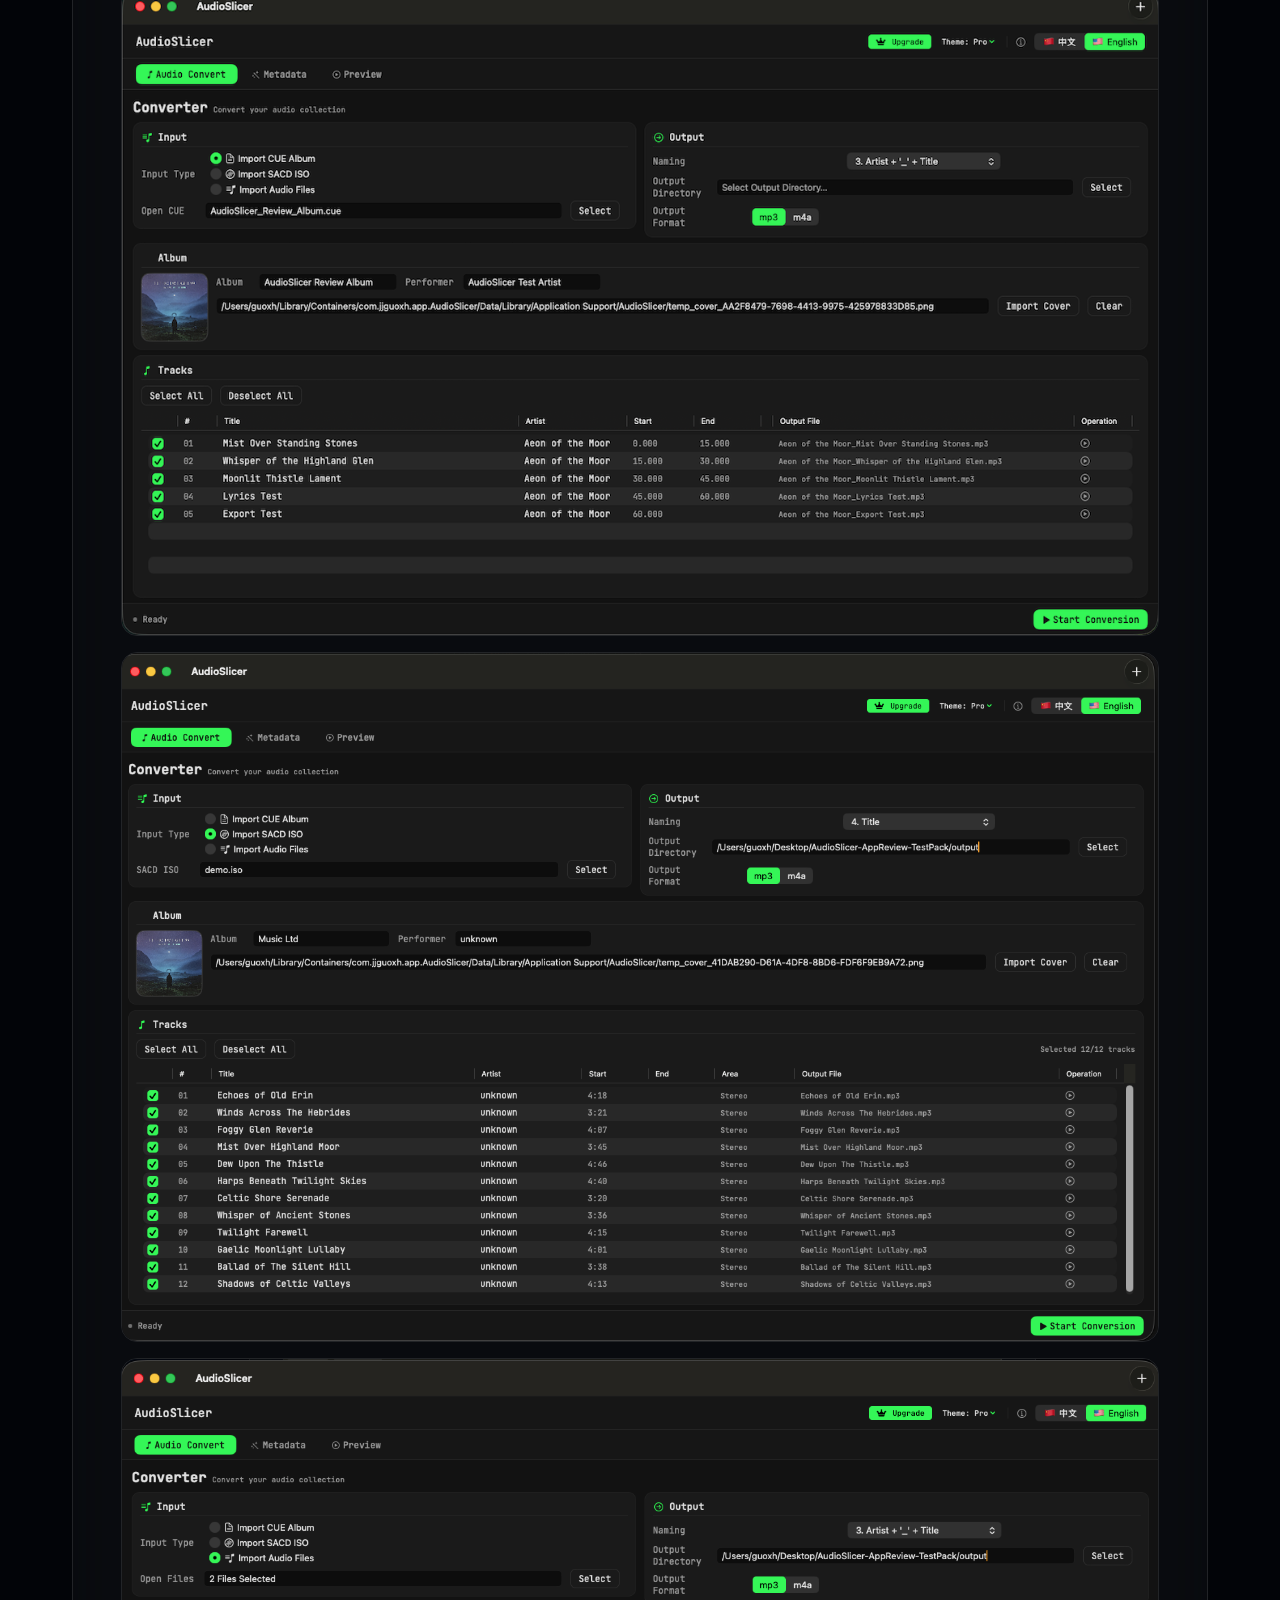
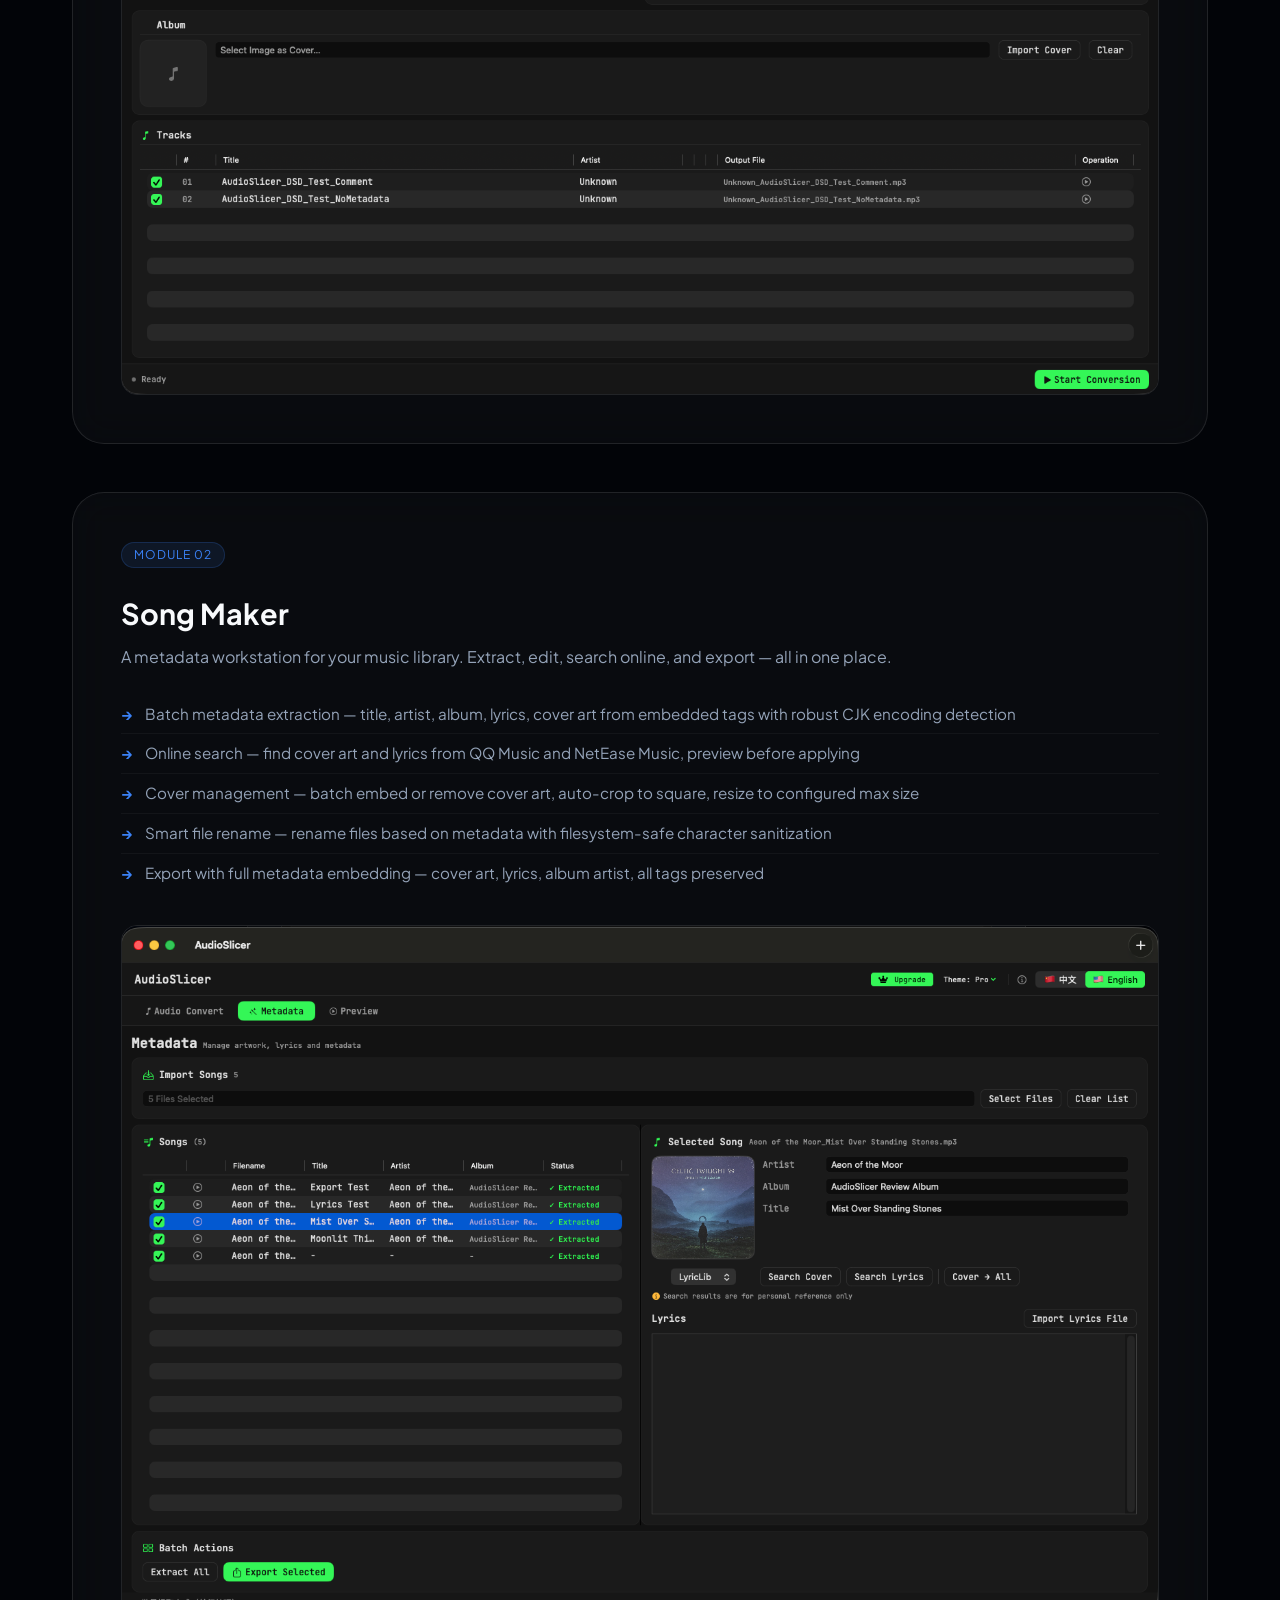
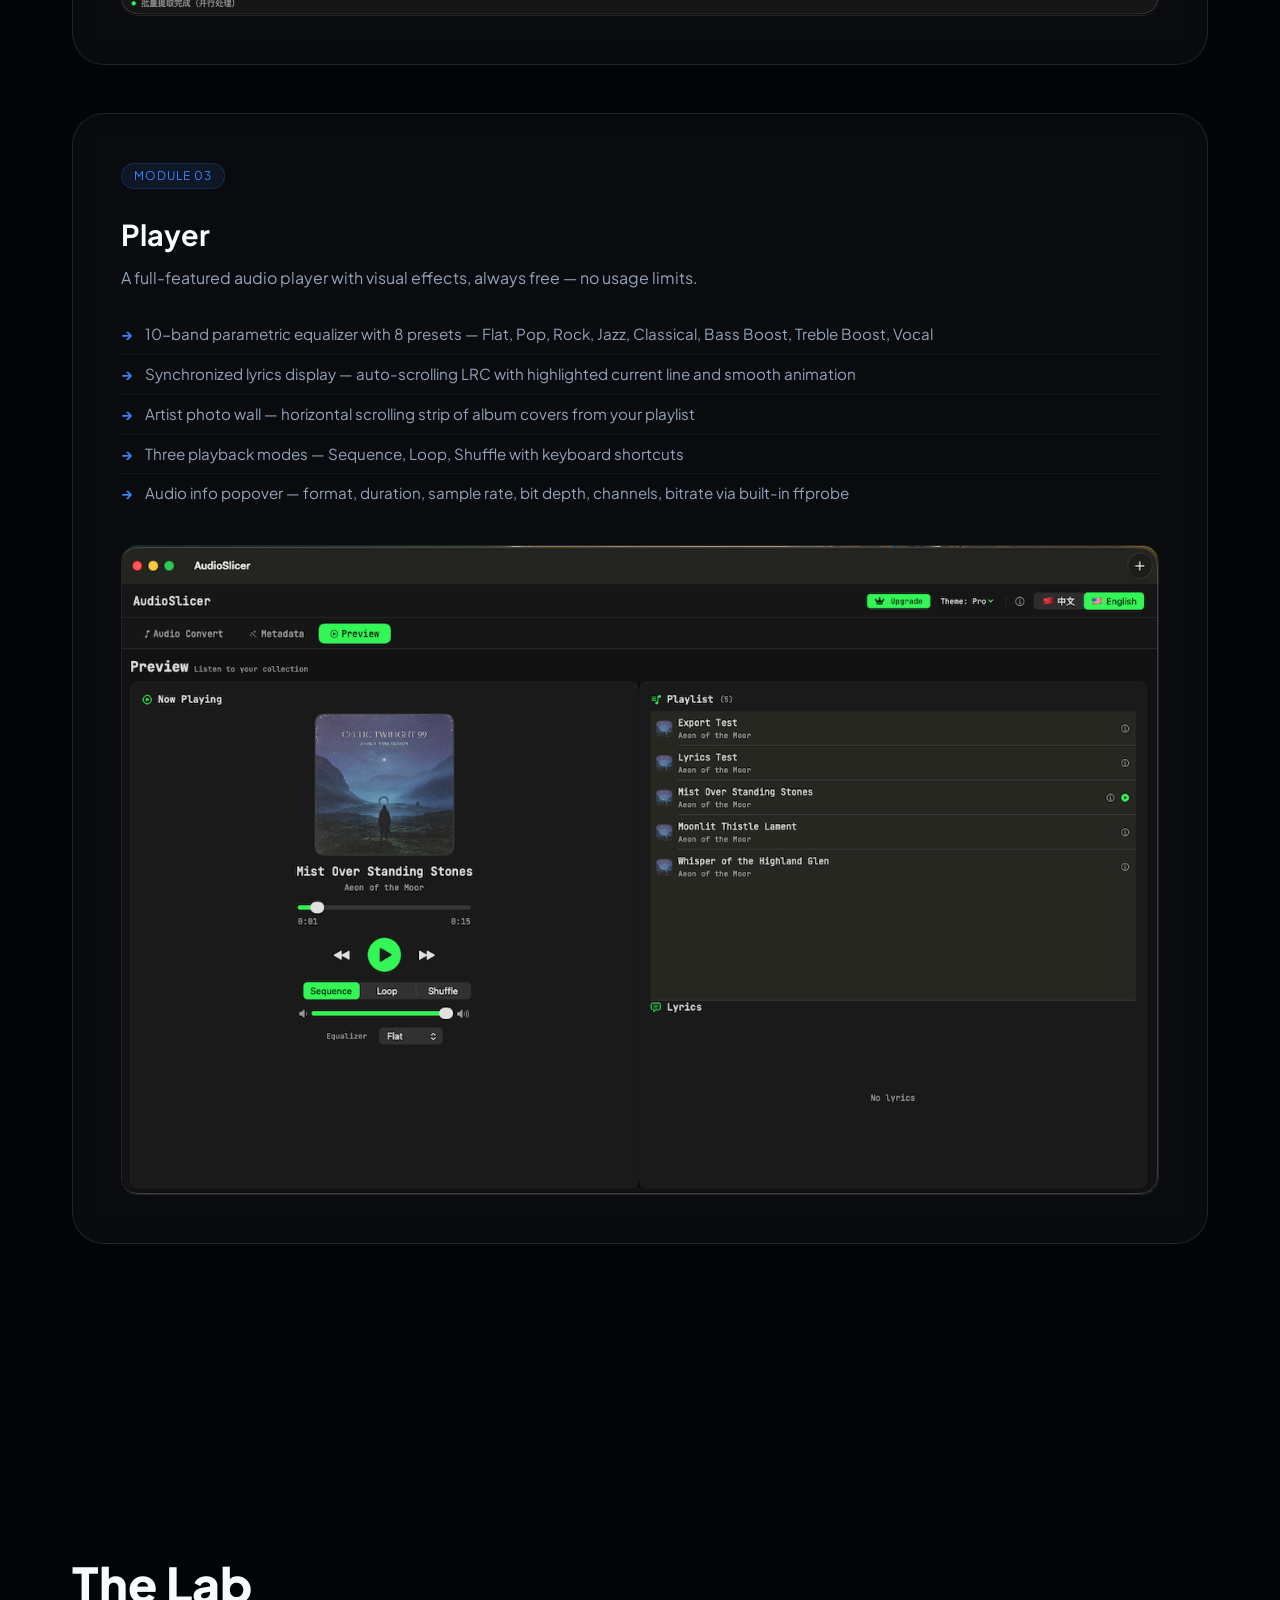
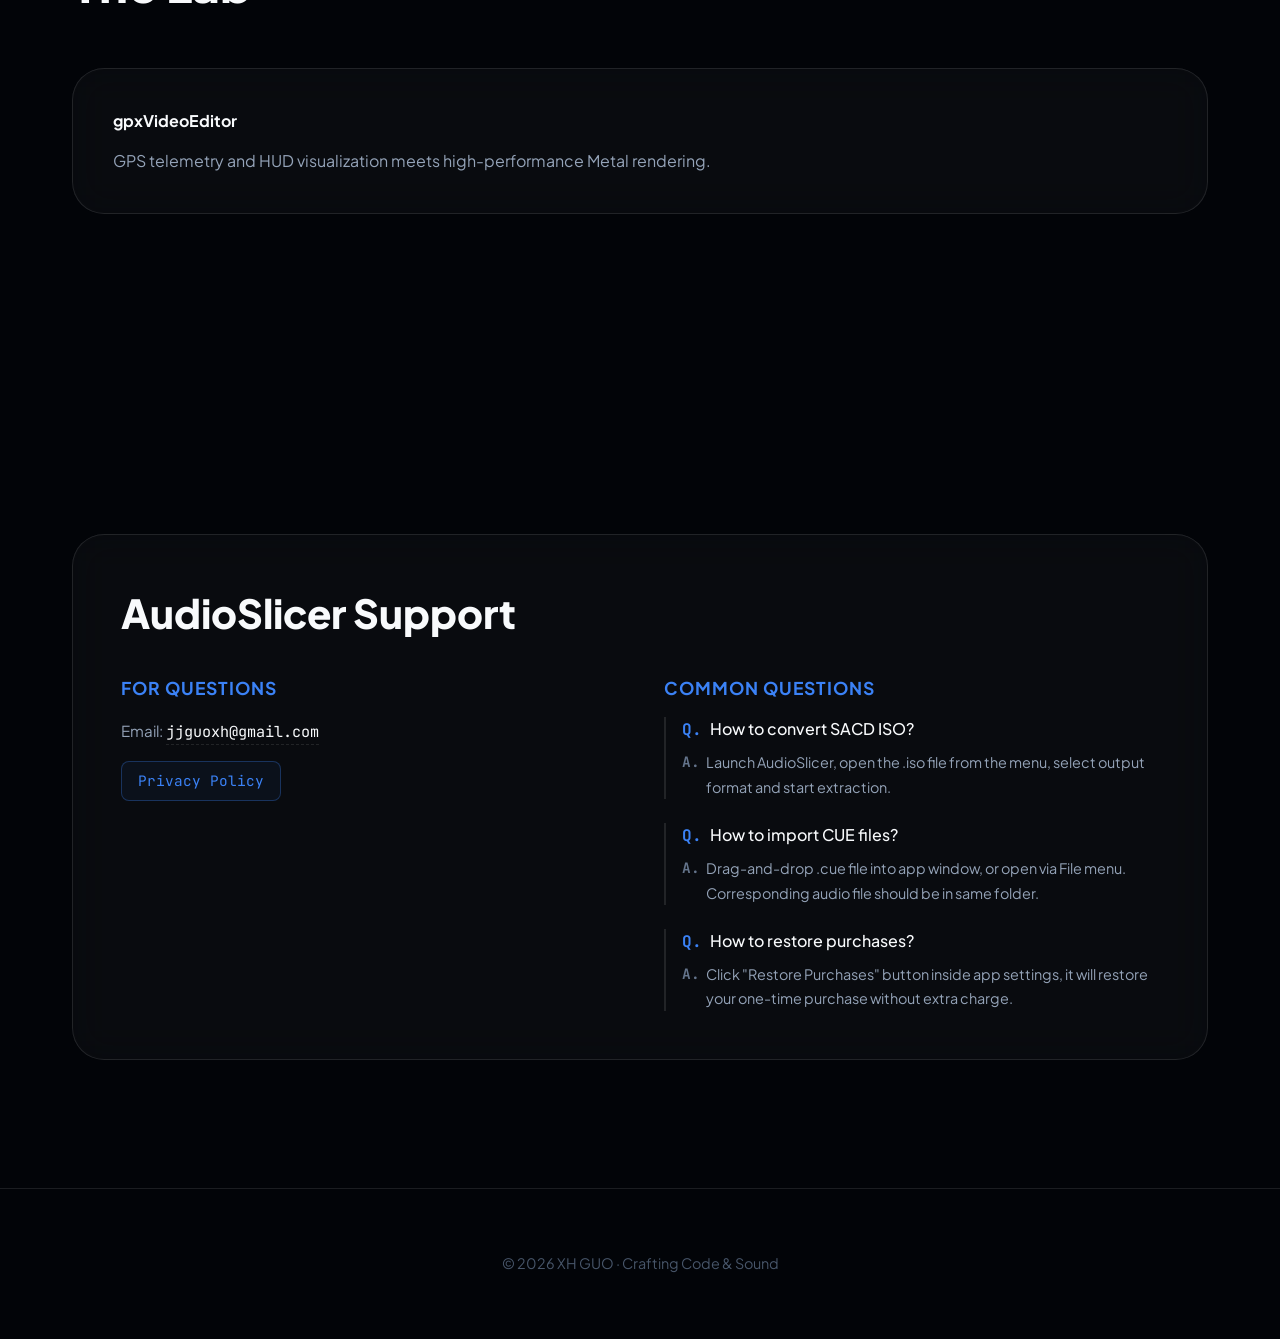
==== commit 125fe65c: "增加元数据截图" ====
--- a/index.html
+++ b/index.html
@@ -3,7 +3,24 @@
 <head>
     <meta charset="UTF-8">
     <meta name="viewport" content="width=device-width, initial-scale=1.0">
-    <title>Audio Engineering</title>
+    <title>AudioSlicer | macOS Native Audio Converter & Music Workstation</title>
+    <meta name="description" content="AudioSlicer is a native macOS audio tool for music collectors. CUE splitting, SACD‑ISO DSD extraction, metadata editing, audio player. Process FLAC, APE, DSF, SACD‑ISO, output MP3 / M4A.">
+    <meta name="keywords" content="macOS audio converter, CUE splitter, SACD ISO extract DSD, DSF, FLAC APE split, music metadata editor, mac audio player, lossless audio">
+    <meta name="robots" content="index,follow">
+    <link rel="canonical" href="https://audioslicer.jjguoxh.workers.dev">
+
+    <!-- Open Graph / Social Preview -->
+    <meta property="og:type" content="website">
+    <meta property="og:url" content="https://audioslicer.jjguoxh.workers.dev">
+    <meta property="og:title" content="AudioSlicer | macOS Native Audio Workstation">
+    <meta property="og:description" content="Native macOS app for lossless audio: CUE split, SACD‑ISO DSD extract, metadata editor, built‑in player for music collectors.">
+    <meta property="og:site_name" content="AudioSlicer">
+
+    <!-- X / Twitter Card -->
+    <meta name="twitter:card" content="summary_large_image">
+    <meta name="twitter:title" content="AudioSlicer | macOS Native Audio Workstation">
+    <meta name="twitter:description" content="Native macOS app for lossless audio: CUE split, SACD‑ISO DSD extract, metadata editor, built‑in player for music collectors.">
+
     <link href="https://fonts.googleapis.com/css2?family=Plus+Jakarta+Sans:wght@300;500;800&family=JetBrains+Mono&family=Noto+Sans+SC:wght@300;500;800&display=swap" rel="stylesheet">
     <style>
         :root {
@@ -367,12 +384,12 @@
 
 <div class="container">
     <header>
-        <div class="badge" data-i18n="badge"></div>
-        <h1>AudioSlicer.</h1>
-        <p class="hero-p" data-i18n="hero_desc"></p>
-        <div>
-            <a href="#" class="btn-primary" data-i18n="btn_launch"></a>
-        </div>
+    <div class="badge" data-i18n="badge"></div>
+    <h1>AudioSlicer.</h1>
+    <p class="hero-p" data-i18n="hero_desc"></p>
+    <div>
+        <a href="https://apps.apple.com/app/id6800710077?mt=12" class="btn-primary" data-i18n="btn_launch"></a>
+    </div>
     </header>
 
     <section>
@@ -465,6 +482,9 @@
                 <li data-i18n="mod02_li4"></li>
                 <li data-i18n="mod02_li5"></li>
             </ul>
+            <div class="screenshot-images">
+                <img src="./img/metadata.png" alt="Metadata" class="screenshot-img">
+            </div>
         </div>
 
         <div class="feature-card">
@@ -616,7 +636,7 @@
         mod01_li4: "拖拽导入，自动识别源文件，可配置输出命名规则",
         mod01_ss: "截屏：音频转换 — CUE 切割",
         mod02_tag: "模块 02",
-        mod02_title: "歌曲工坊",
+        mod02_title: "元数据",
         mod02_desc: "音乐库的元数据工作站。提取、编辑、在线搜索、导出 —— 一站完成。",
         mod02_li1: "批量元数据提取 —— 标题、艺术家、专辑、歌词、封面，支持健壮的 CJK 编码检测",
         mod02_li2: "在线搜索 —— 从 QQ 音乐和网易云音乐搜索封面与歌词，预览后应用",
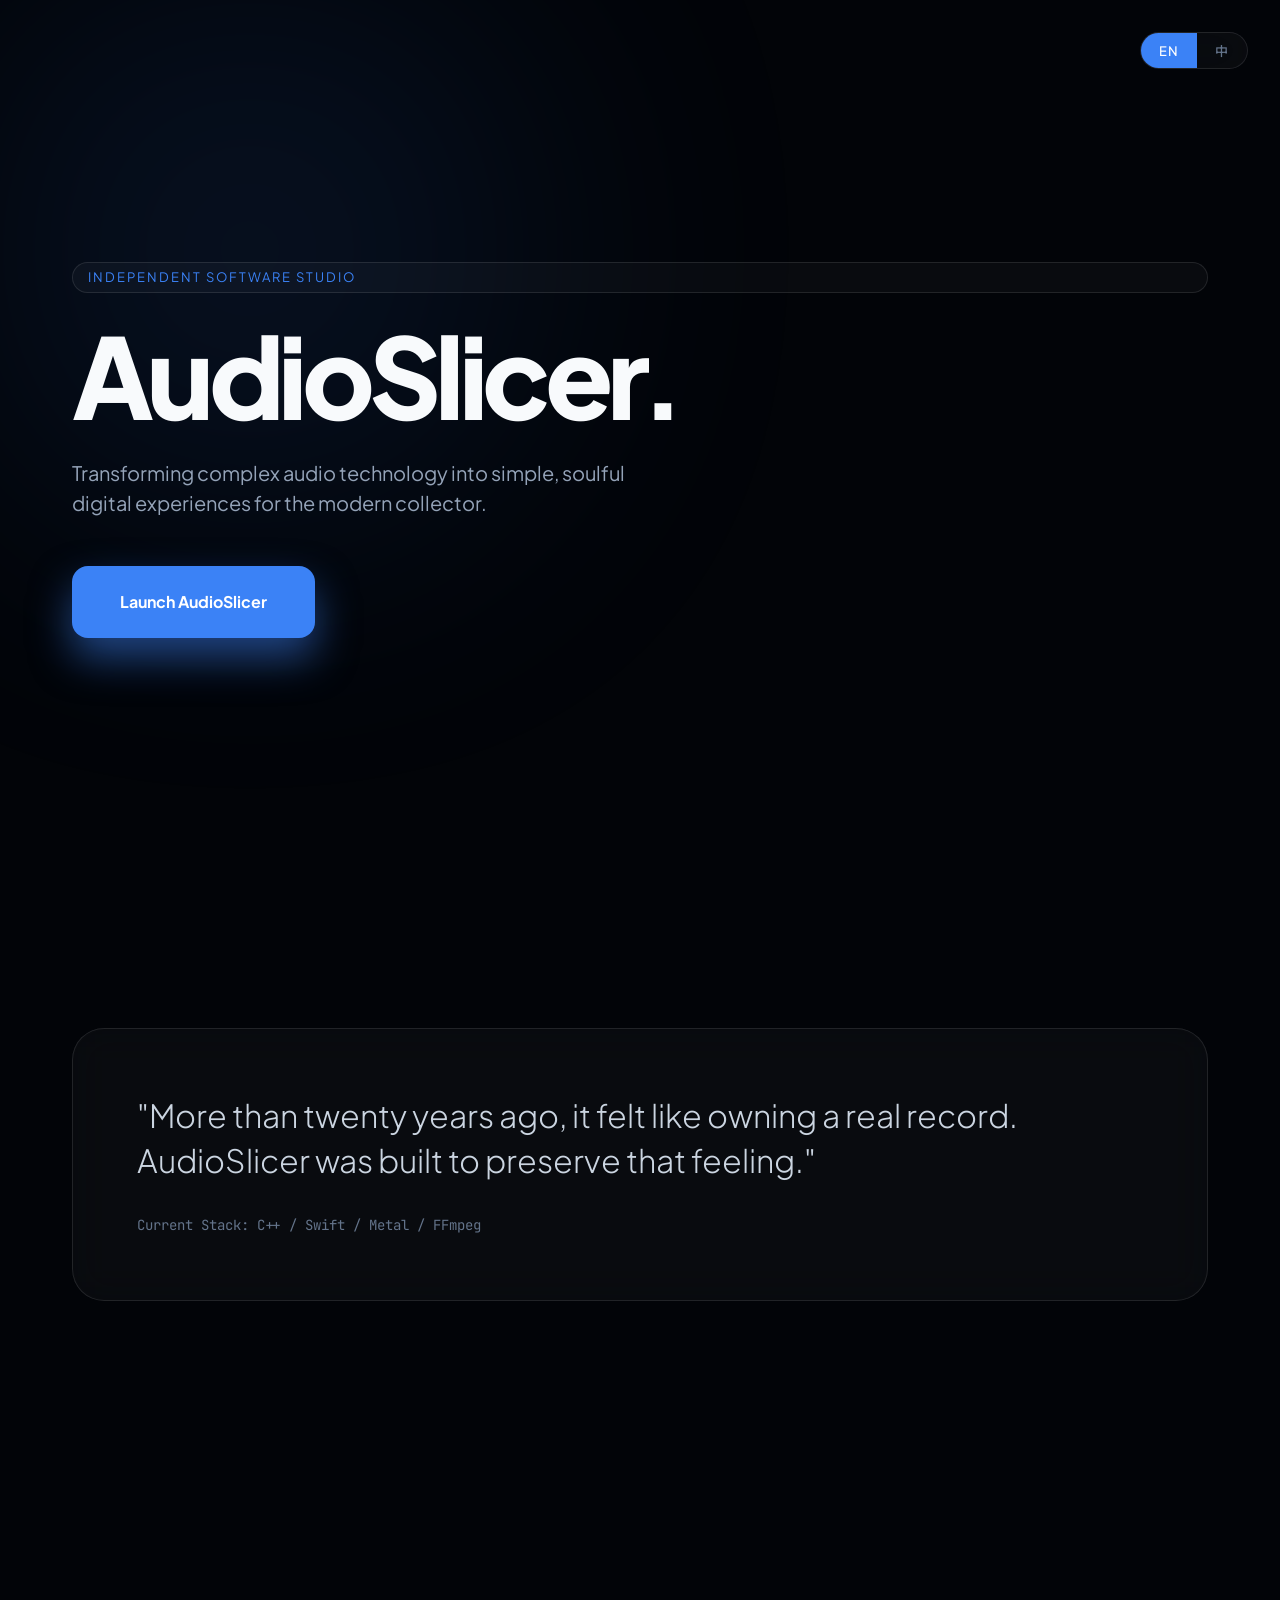
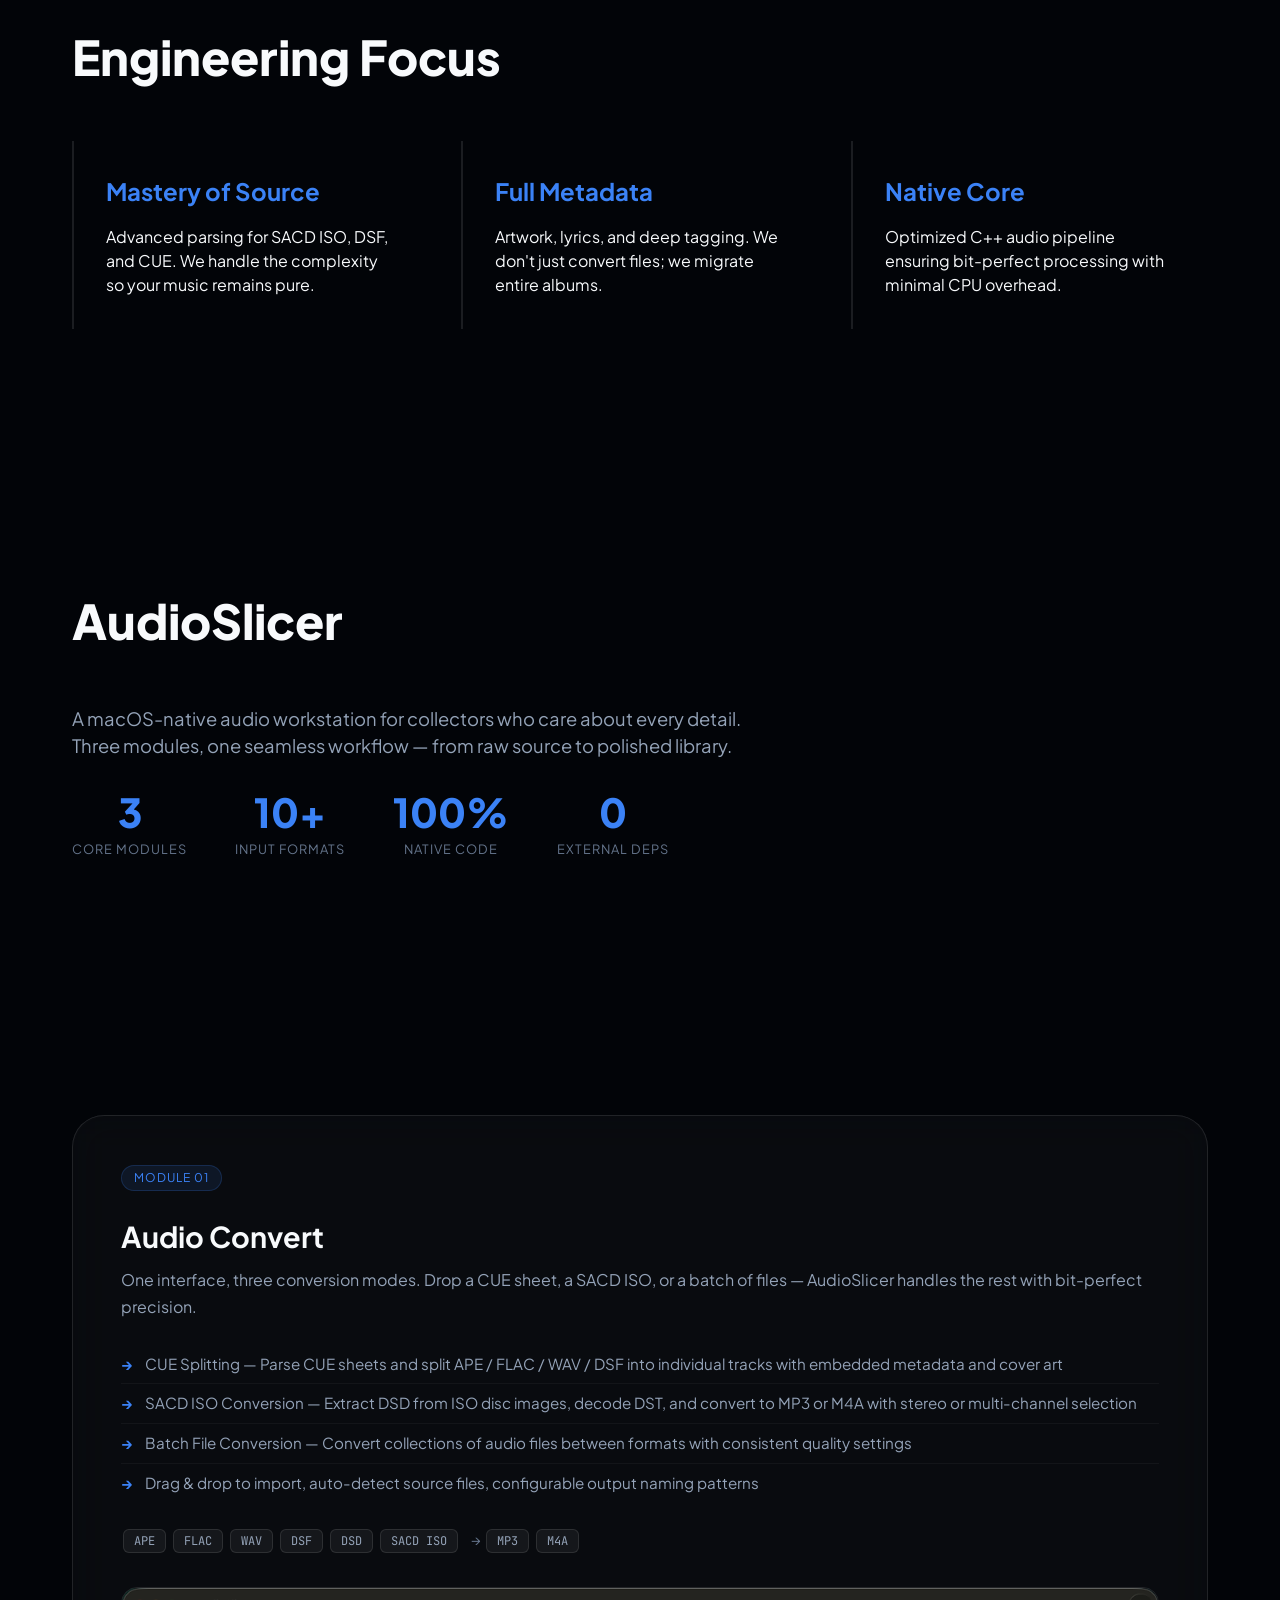
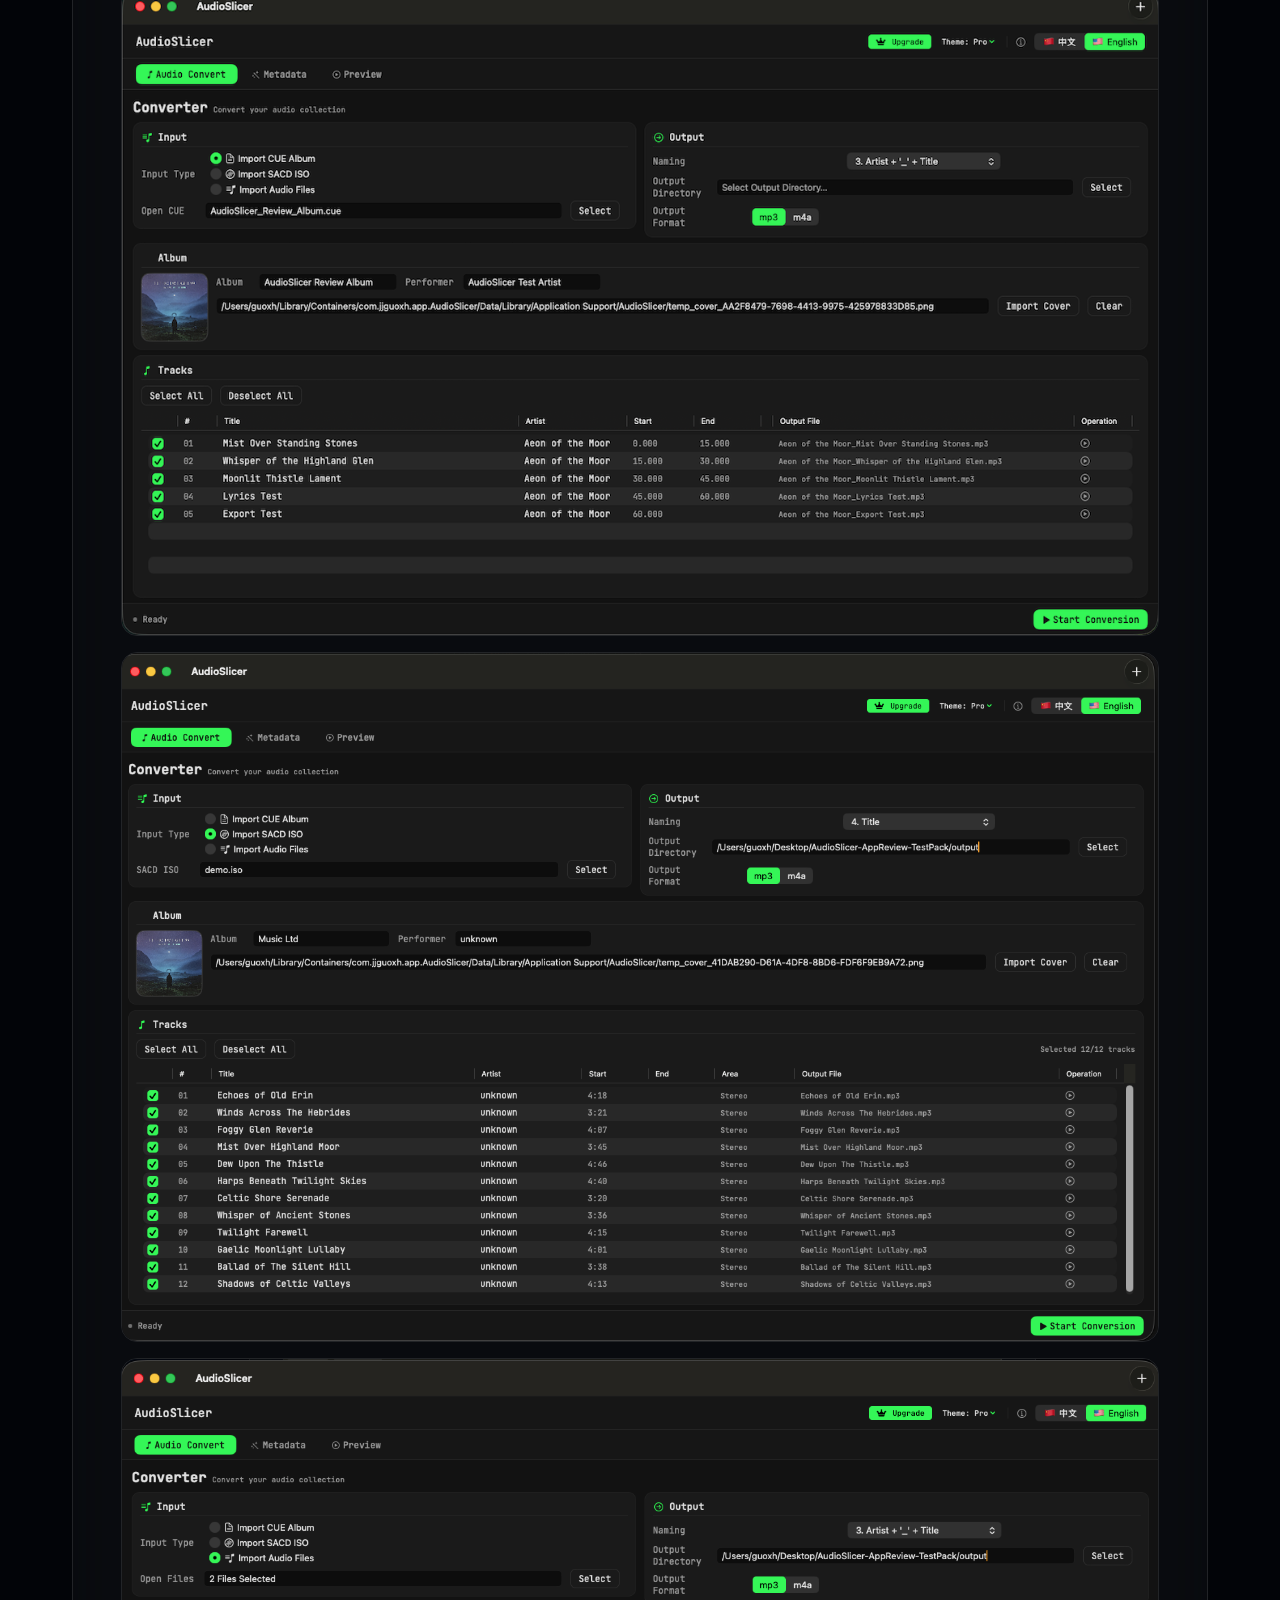
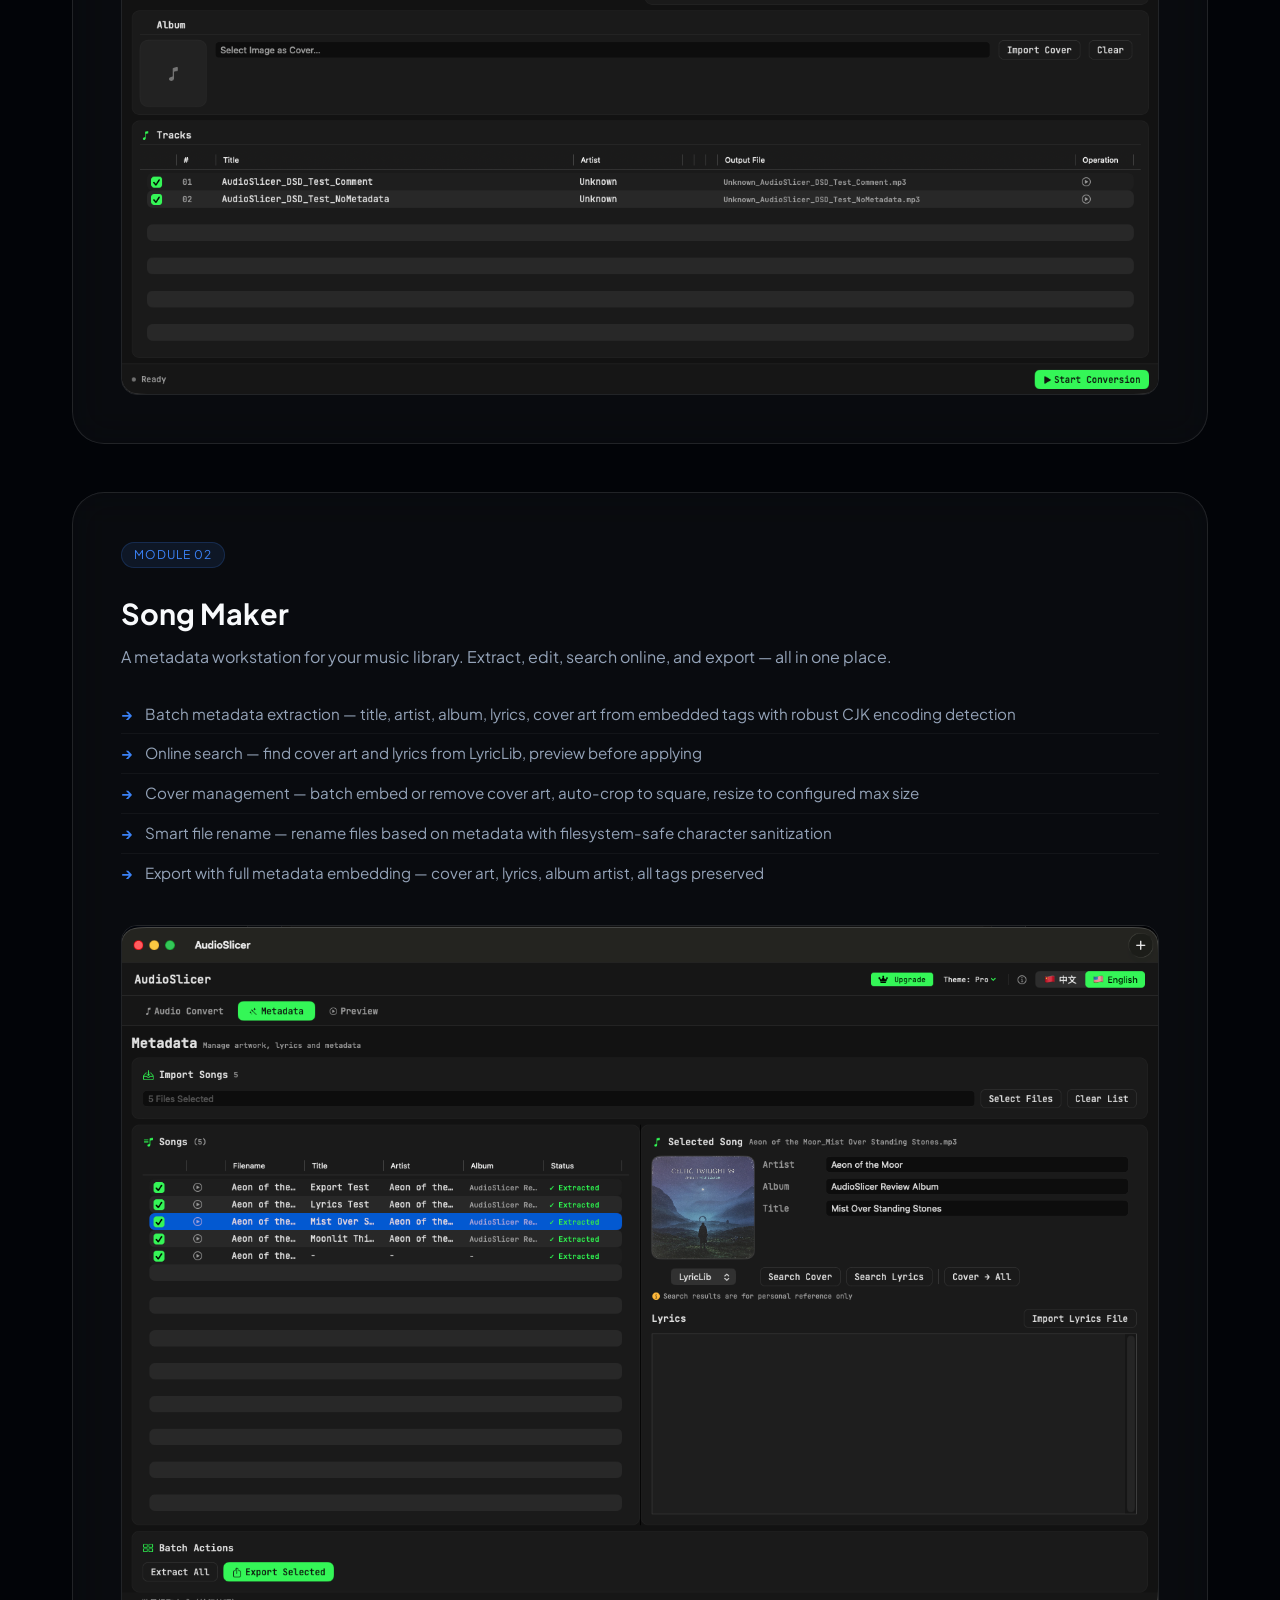
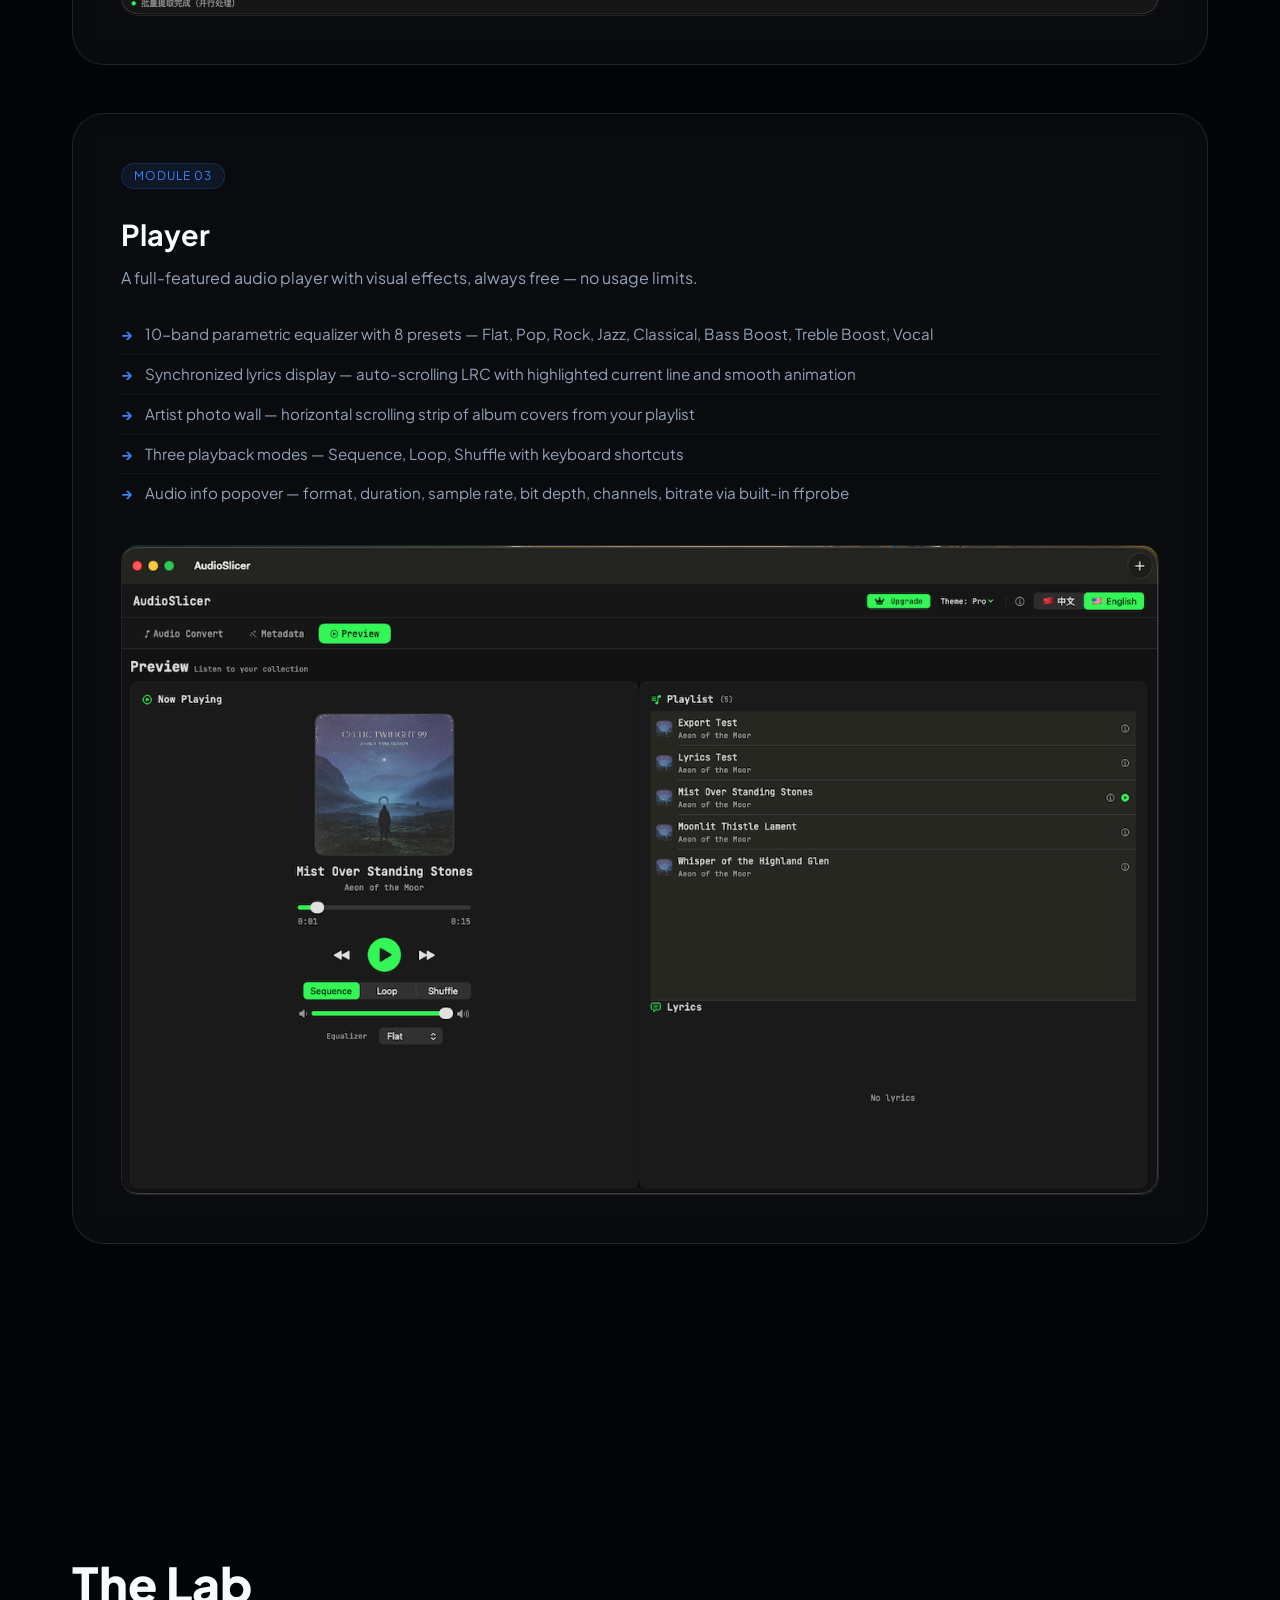
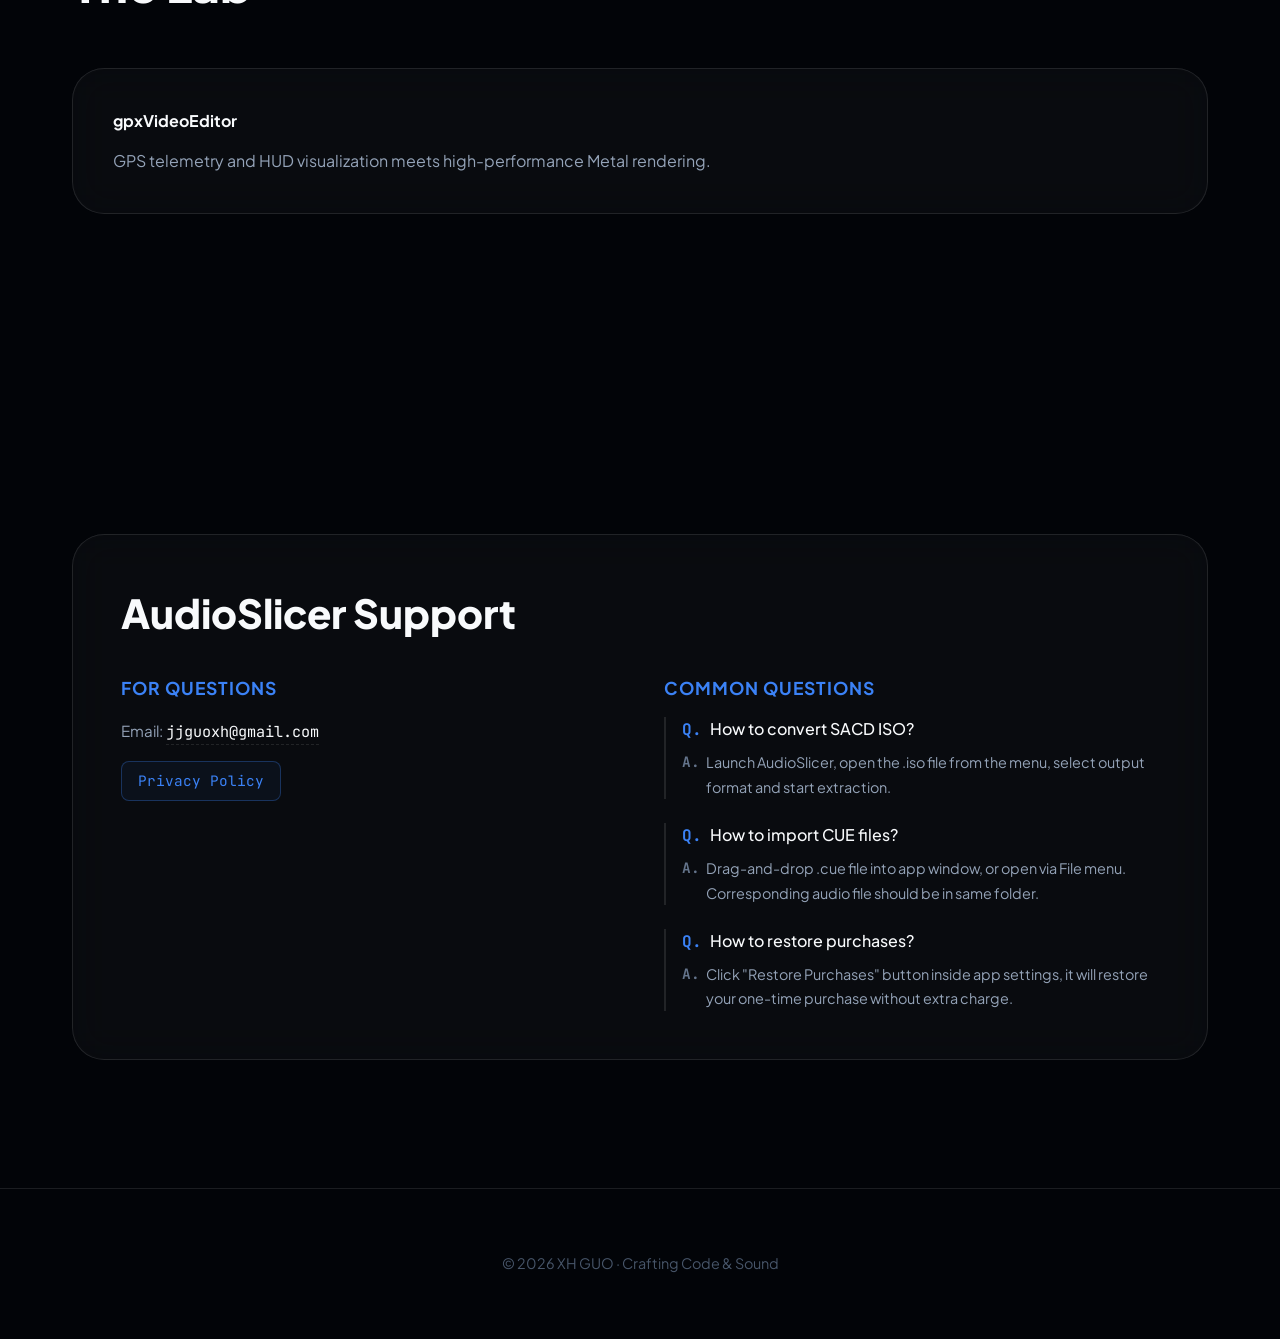
==== commit e2184c72: "changeto lyriclib" ====
--- a/index.html
+++ b/index.html
@@ -582,7 +582,7 @@
         mod02_title: "Song Maker",
         mod02_desc: "A metadata workstation for your music library. Extract, edit, search online, and export — all in one place.",
         mod02_li1: "Batch metadata extraction — title, artist, album, lyrics, cover art from embedded tags with robust CJK encoding detection",
-        mod02_li2: "Online search — find cover art and lyrics from QQ Music and NetEase Music, preview before applying",
+        mod02_li2: "Online search — find cover art and lyrics from LyricLib, preview before applying",
         mod02_li3: "Cover management — batch embed or remove cover art, auto-crop to square, resize to configured max size",
         mod02_li4: "Smart file rename — rename files based on metadata with filesystem-safe character sanitization",
         mod02_li5: "Export with full metadata embedding — cover art, lyrics, album artist, all tags preserved",
@@ -639,7 +639,7 @@
         mod02_title: "元数据",
         mod02_desc: "音乐库的元数据工作站。提取、编辑、在线搜索、导出 —— 一站完成。",
         mod02_li1: "批量元数据提取 —— 标题、艺术家、专辑、歌词、封面，支持健壮的 CJK 编码检测",
-        mod02_li2: "在线搜索 —— 从 QQ 音乐和网易云音乐搜索封面与歌词，预览后应用",
+        mod02_li2: "在线搜索 —— 从 LyricLib，预览后应用",
         mod02_li3: "封面管理 —— 批量嵌入或移除封面，自动裁剪为正方形，缩放到配置的最大尺寸",
         mod02_li4: "智能重命名 —— 根据元数据重命名文件，自动过滤文件系统非法字符",
         mod02_li5: "完整导出 —— 嵌入封面、歌词、专辑艺术家等所有标签",
